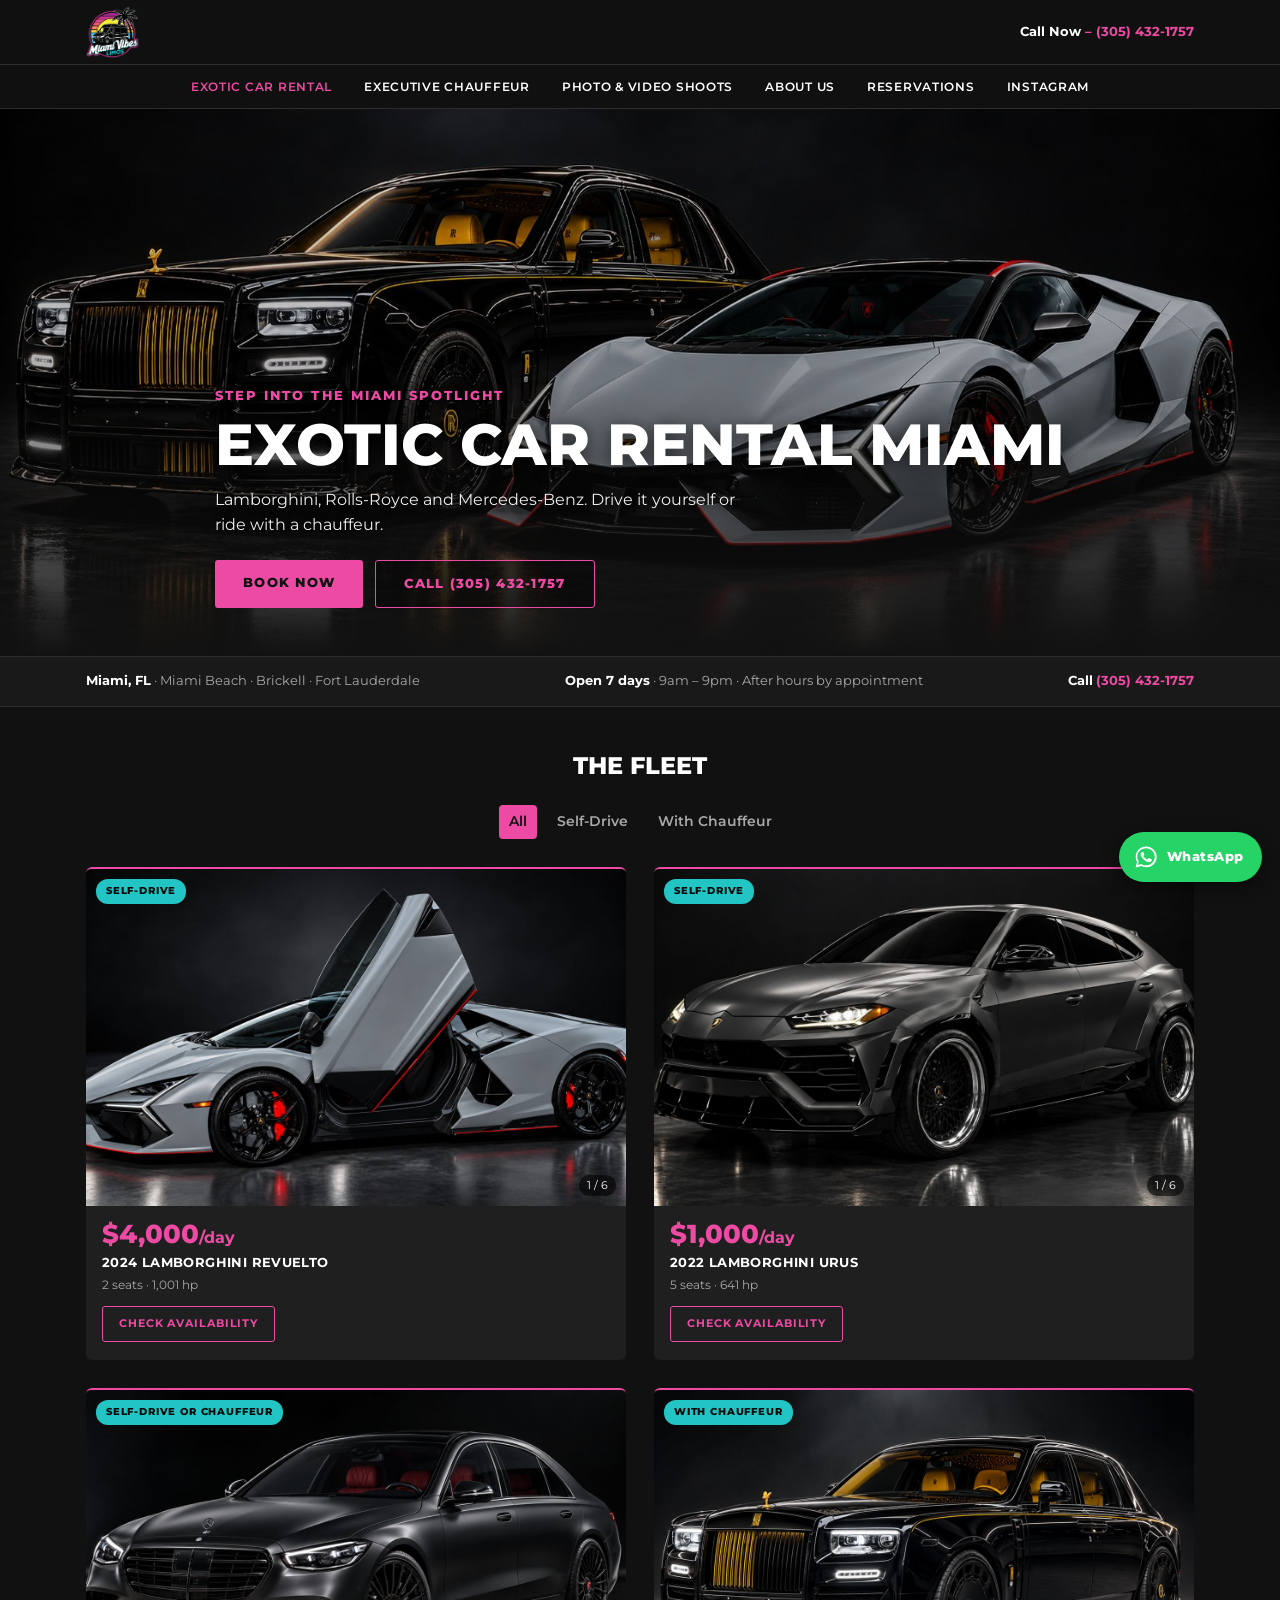
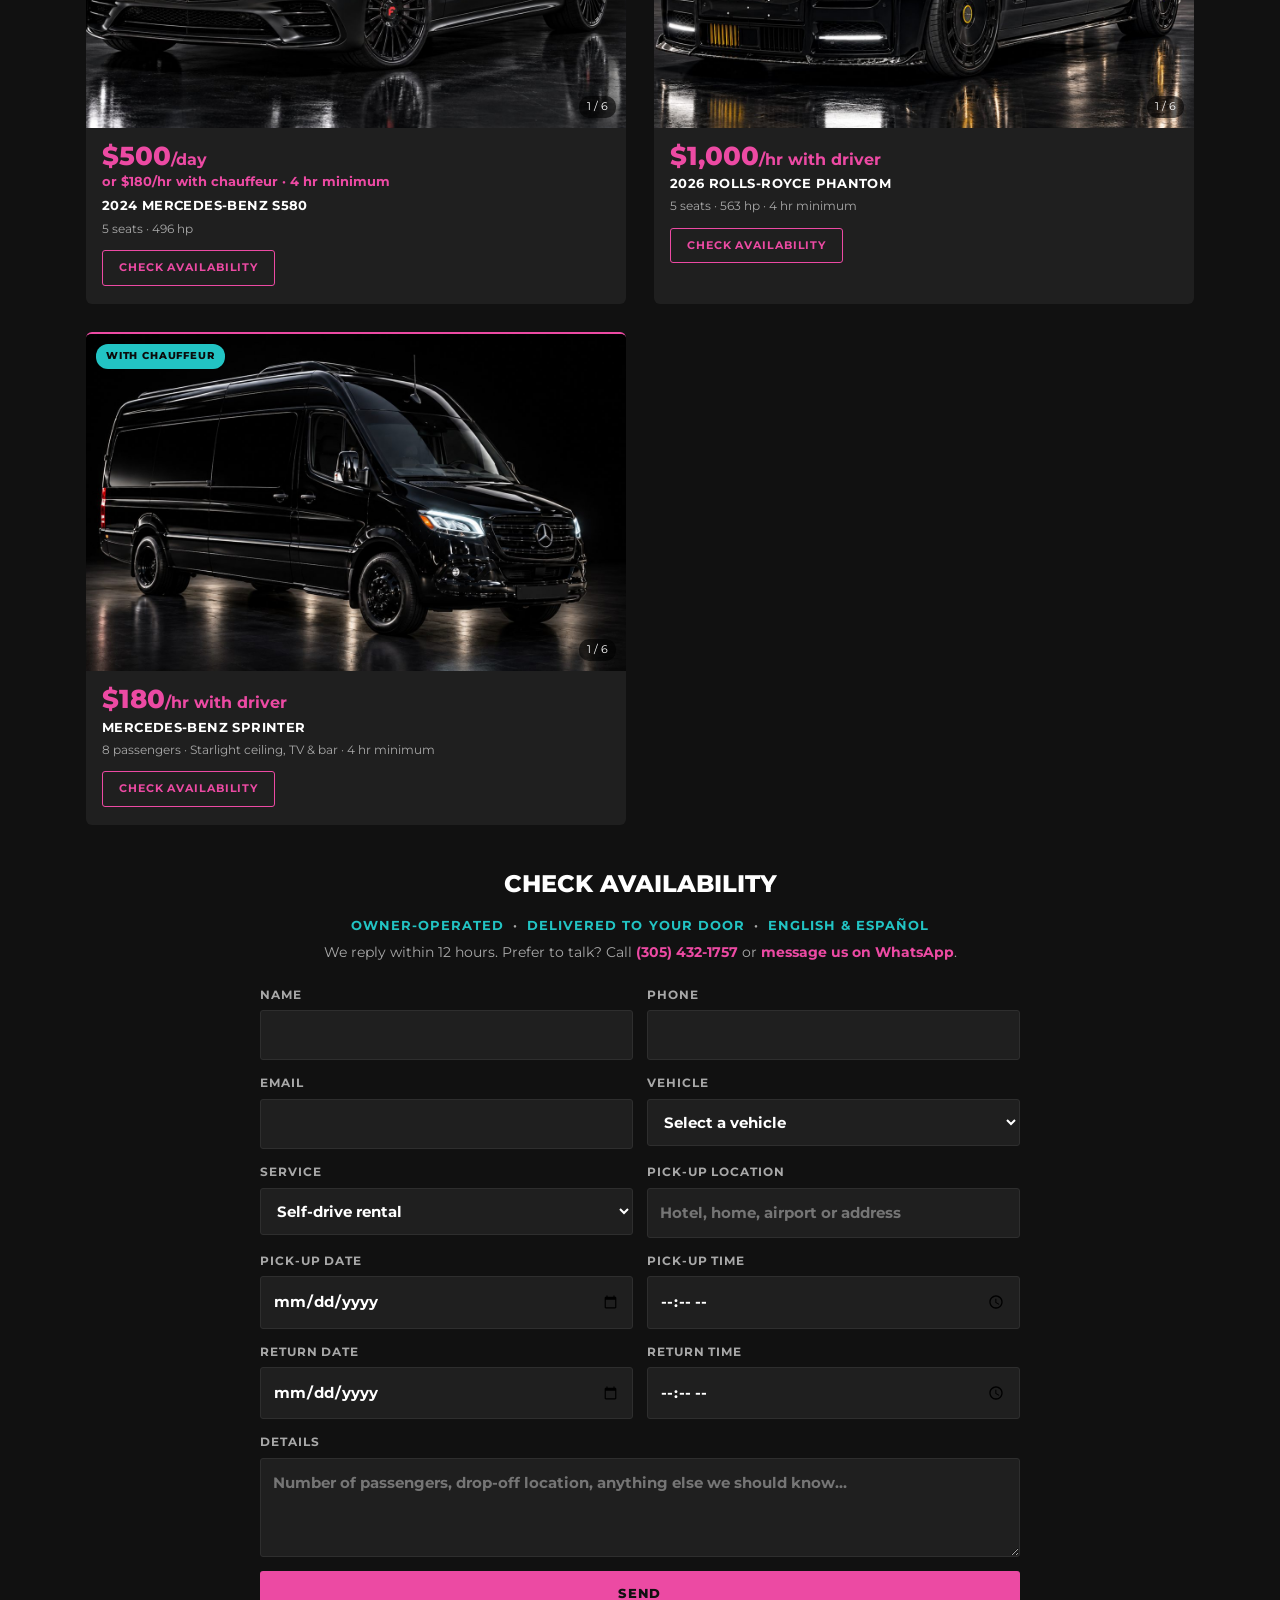
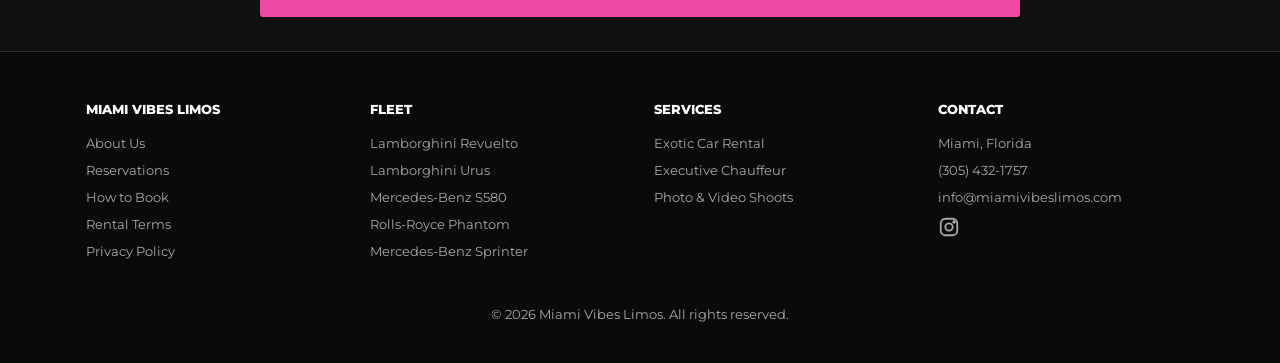
==== index.html @ 2791a687 "Miami Vibes Limos site: first version Static site (HTML/CSS/JS) for miamivibeslimos.com: home fleet " ====
<!DOCTYPE html>
<html lang="en">
<head>
<meta charset="UTF-8">
<meta name="viewport" content="width=device-width, initial-scale=1.0">
<title>Exotic Car Rental Miami | Miami Vibes Limos</title>
<meta name="description" content="Exotic car rentals in Miami: Lamborghini Revuelto, 2022 Lamborghini Urus, 2026 Rolls-Royce Phantom, 2024 Mercedes-Benz S580 and a luxury Mercedes-Benz Sprinter.">
<meta property="og:title" content="Exotic Car Rental Miami | Miami Vibes Limos">
<meta property="og:description" content="Exotic car rentals in Miami: Lamborghini Revuelto, 2022 Lamborghini Urus, 2026 Rolls-Royce Phantom, 2024 Mercedes-Benz S580 and a luxury Mercedes-Benz Sprinter.">
<meta property="og:type" content="website">
<meta property="og:image" content="https://miamivibeslimos.com/images/og-image.png">
<meta property="og:image:width" content="1200">
<meta property="og:image:height" content="630">
<meta name="twitter:card" content="summary_large_image">
<link rel="icon" type="image/png" sizes="32x32" href="images/favicon-32.png">
<link rel="icon" type="image/png" sizes="192x192" href="images/favicon-192.png">
<link rel="apple-touch-icon" href="images/apple-touch-icon.png">
<link rel="preconnect" href="https://fonts.googleapis.com">
<link rel="preconnect" href="https://fonts.gstatic.com" crossorigin>
<link href="https://fonts.googleapis.com/css2?family=Montserrat:wght@400;500;600;700;800&display=swap" rel="stylesheet">
<link rel="stylesheet" href="styles.css">
</head>
<body data-page="home">

<!-- build:header -->
<header class="site-header">
  <div class="container header-inner">
    <a href="index.html" class="logo" aria-label="Miami Vibes Limos home">
      <img src="images/logo-header.png" alt="Miami Vibes Limos">
    </a>
    <div class="header-right">
      <a class="call-now" href="tel:+13054321757">Call Now <span>– (305) 432-1757</span></a>
      <button class="menu-toggle" aria-label="Open menu" aria-expanded="false"><span></span><span></span><span></span></button>
    </div>
  </div>
  <nav class="site-nav" aria-label="Main">
    <a href="index.html" class="current" aria-current="page">Exotic Car Rental</a>
    <a href="chauffeur.html">Executive Chauffeur</a>
    <a href="shoots.html">Photo &amp; Video Shoots</a>
    <a href="about.html">About Us</a>
    <a href="index.html#quote">Reservations</a>
    <a href="https://instagram.com/miamivibes_limos" target="_blank" rel="noopener">Instagram</a>
  </nav>
</header>
<!-- /build:header -->

<main>

  <!-- ===== Hero ===== -->
  <section class="hero" style="--hero:url('images/hero.jpg')">
    <div class="hero-inner container">
      <p class="hero-tag">Step Into the Miami Spotlight</p>
      <h1>Exotic Car Rental Miami</h1>
      <p class="hero-sub">Lamborghini, Rolls-Royce and Mercedes-Benz. Drive it yourself or ride with a chauffeur.</p>
      <div class="hero-btns">
        <a href="#quote" class="btn">Book Now</a>
        <a href="tel:+13054321757" class="btn btn-outline">Call (305) 432-1757</a>
      </div>
    </div>
  </section>

  <!-- ===== Info strip ===== -->
  <!-- Hours and service area confirmed by the owner (2026-10-15). -->
  <section class="info-strip">
    <div class="container info-inner">
      <span><b>Miami, FL</b> · Miami Beach · Brickell · Fort Lauderdale</span>
      <span><b>Open 7 days</b> · 9am – 9pm · After hours by appointment</span>
      <span><b>Call</b> <a href="tel:+13054321757">(305) 432-1757</a></span>
    </div>
  </section>

  <!-- ===== Fleet ===== -->
  <section id="fleet" class="fleet container">
    <h2 class="section-title">The Fleet</h2>
    <div class="filters" aria-label="Filter fleet">
      <button class="chip active" data-filter="all">All</button>
      <button class="chip" data-filter="self-drive">Self-Drive</button>
      <button class="chip" data-filter="chauffeur">With Chauffeur</button>
    </div>
    <div class="car-grid" id="carGrid" data-view="all"><!-- build:fleet -->
      <article class="car" data-tags="self-drive" data-i="0" data-images='["images/Revuelto/revuelto-1.jpg","images/Revuelto/revuelto-2.jpg","images/Revuelto/revuelto-3.jpg","images/Revuelto/revuelto-4.jpg","images/Revuelto/revuelto-5.jpg","images/Revuelto/revuelto-6.jpg"]'>
        <div class="car-media">
          <img src="images/Revuelto/revuelto-1.jpg" alt="2024 Lamborghini Revuelto" loading="lazy">
          <button class="nav prev" aria-label="Previous photo">‹</button>
          <button class="nav next" aria-label="Next photo">›</button>
          <span class="count">1 / 6</span>
          <span class="badge">Self-Drive</span>
        </div>
        <div class="car-info">
          <p class="price">$4,000<span>/day</span></p>
          <h3>2024 Lamborghini Revuelto</h3>
          <p class="specs">2 seats · 1,001 hp</p>
          <a href="#quote" class="reserve" data-vehicle="2024 Lamborghini Revuelto">Check Availability</a>
        </div>
      </article>
      <article class="car" data-tags="self-drive" data-i="1" data-images='["images/Urus/urus-1.jpg","images/Urus/urus-2.jpg","images/Urus/urus-3.jpg","images/Urus/urus-4.jpg","images/Urus/urus-5.jpg","images/Urus/urus-6.jpg"]'>
        <div class="car-media">
          <img src="images/Urus/urus-1.jpg" alt="2022 Lamborghini Urus" loading="lazy">
          <button class="nav prev" aria-label="Previous photo">‹</button>
          <button class="nav next" aria-label="Next photo">›</button>
          <span class="count">1 / 6</span>
          <span class="badge">Self-Drive</span>
        </div>
        <div class="car-info">
          <p class="price">$1,000<span>/day</span></p>
          <h3>2022 Lamborghini Urus</h3>
          <p class="specs">5 seats · 641 hp</p>
          <a href="#quote" class="reserve" data-vehicle="2022 Lamborghini Urus">Check Availability</a>
        </div>
      </article>
      <article class="car" data-tags="self-drive chauffeur" data-i="2" data-images='["images/Mercedes%20S580/s580-1.jpg","images/Mercedes%20S580/s580-2.jpg","images/Mercedes%20S580/s580-3.jpg","images/Mercedes%20S580/s580-4.jpg","images/Mercedes%20S580/s580-5.jpg","images/Mercedes%20S580/s580-6.jpg"]'>
        <div class="car-media">
          <img src="images/Mercedes%20S580/s580-1.jpg" alt="2024 Mercedes-Benz S580" loading="lazy">
          <button class="nav prev" aria-label="Previous photo">‹</button>
          <button class="nav next" aria-label="Next photo">›</button>
          <span class="count">1 / 6</span>
          <span class="badge">Self-Drive or Chauffeur</span>
        </div>
        <div class="car-info">
          <p class="price pv-self">$500<span>/day</span></p>
          <p class="alt-price pv-alt">or $180/hr with chauffeur · 4 hr minimum</p>
          <p class="price pv-chauf">$180<span>/hr with driver</span></p>
          <h3>2024 Mercedes-Benz S580</h3>
          <p class="specs">5 seats · 496 hp<span class="pv-chauf"> · 4 hr minimum</span></p>
          <a href="#quote" class="reserve" data-vehicle="2024 Mercedes-Benz S580">Check Availability</a>
        </div>
      </article>
      <article class="car" data-tags="chauffeur" data-i="3" data-images='["images/Phantom/phantom-1.jpg","images/Phantom/phantom-2.jpg","images/Phantom/phantom-3.jpg","images/Phantom/phantom-4.jpg","images/Phantom/phantom-5.jpg","images/Phantom/phantom-6.jpg"]'>
        <div class="car-media">
          <img src="images/Phantom/phantom-1.jpg" alt="2026 Rolls-Royce Phantom" loading="lazy">
          <button class="nav prev" aria-label="Previous photo">‹</button>
          <button class="nav next" aria-label="Next photo">›</button>
          <span class="count">1 / 6</span>
          <span class="badge">With Chauffeur</span>
        </div>
        <div class="car-info">
          <p class="price">$1,000<span>/hr with driver</span></p>
          <h3>2026 Rolls-Royce Phantom</h3>
          <p class="specs">5 seats · 563 hp · 4 hr minimum</p>
          <a href="#quote" class="reserve" data-vehicle="2026 Rolls-Royce Phantom">Check Availability</a>
        </div>
      </article>
      <article class="car" data-tags="chauffeur" data-i="4" data-images='["images/Sprinter%20Van/sprinter-1.jpg","images/Sprinter%20Van/sprinter-2.jpg","images/Sprinter%20Van/sprinter-3.jpg","images/Sprinter%20Van/sprinter-4.jpg","images/Sprinter%20Van/sprinter-5.jpg","images/Sprinter%20Van/sprinter-6.jpg"]'>
        <div class="car-media">
          <img src="images/Sprinter%20Van/sprinter-1.jpg" alt="Mercedes-Benz Sprinter" loading="lazy">
          <button class="nav prev" aria-label="Previous photo">‹</button>
          <button class="nav next" aria-label="Next photo">›</button>
          <span class="count">1 / 6</span>
          <span class="badge">With Chauffeur</span>
        </div>
        <div class="car-info">
          <p class="price">$180<span>/hr with driver</span></p>
          <h3>Mercedes-Benz Sprinter</h3>
          <p class="specs">8 passengers · Starlight ceiling, TV &amp; bar · 4 hr minimum</p>
          <a href="#quote" class="reserve" data-vehicle="Mercedes-Benz Sprinter">Check Availability</a>
        </div>
      </article>
    <!-- /build:fleet --></div>
  </section>

  <!-- build:quote preset="Self-drive rental" -->
  <section id="quote" class="quote container">
    <h2 class="section-title">Check Availability</h2>
    <p class="trust">Owner-operated <i>·</i> Delivered to your door <i>·</i> English &amp; Español</p>
    <p class="form-note">We reply within 12 hours. Prefer to talk? Call <a href="tel:+13054321757">(305) 432-1757</a> or <a href="https://wa.me/13054321757" target="_blank" rel="noopener">message us on WhatsApp</a>.</p>
    <!-- Requests go to SITE.bookingEmail. The first submission triggers a formsubmit.co activation email there. -->
    <form id="quoteForm" class="quote-form" action="https://formsubmit.co/ajax/aperwez@ironworldfencing.com" method="POST" data-phone="(305) 432-1757" novalidate>
      <input type="hidden" name="_subject" value="New quote request — Miami Vibes Limos">
      <input type="hidden" name="page" value="home">
      <input type="text" name="_honey" class="hp" tabindex="-1" autocomplete="off">
      <label>Name<input type="text" name="name" autocomplete="name" required></label>
      <label>Phone<input type="tel" name="phone" autocomplete="tel" required></label>
      <label>Email<input type="email" name="email" autocomplete="email" required></label>
      <label>Vehicle<select name="vehicle" id="vehicleSelect" required>
        <option value="">Select a vehicle</option>
        <option>Not sure yet</option>
        <option>2024 Lamborghini Revuelto</option>
        <option>2022 Lamborghini Urus</option>
        <option>2024 Mercedes-Benz S580</option>
        <option>2026 Rolls-Royce Phantom</option>
        <option>Mercedes-Benz Sprinter</option>
      </select></label>
      <label>Service<select name="service" id="serviceSelect">
        <option selected>Self-drive rental</option>
        <option>Executive Chauffeur</option>
        <option>Photo / video shoot</option>
        <option>Wedding / event</option>
      </select></label>
      <label>Pick-up location<input type="text" name="pickup_location" placeholder="Hotel, home, airport or address"></label>
      <label>Pick-up date<input type="date" name="pickup_date"></label>
      <label>Pick-up time<input type="time" name="pickup_time"></label>
      <label>Return date<input type="date" name="return_date"></label>
      <label>Return time<input type="time" name="return_time"></label>
      <label class="full">Details<textarea name="message" rows="3" placeholder="Number of passengers, drop-off location, anything else we should know…"></textarea></label>
      <button type="submit" class="btn full">Send</button>
      <p class="form-status full" id="formStatus" role="status"></p>
    </form>
  </section>
  <!-- /build:quote -->

</main>

<!-- build:footer -->
<footer class="site-footer">
  <div class="container footer-grid">
    <div>
      <h4>Miami Vibes Limos</h4>
      <a href="about.html">About Us</a>
      <a href="index.html#quote">Reservations</a>
      <a href="about.html#how-to-book">How to Book</a>
      <a href="terms.html">Rental Terms</a>
      <a href="privacy.html">Privacy Policy</a>
    </div>
    <div>
      <h4>Fleet</h4>
      <a href="index.html#self-drive">Lamborghini Revuelto</a>
      <a href="index.html#self-drive">Lamborghini Urus</a>
      <a href="index.html#self-drive">Mercedes-Benz S580</a>
      <a href="index.html#chauffeur">Rolls-Royce Phantom</a>
      <a href="index.html#chauffeur">Mercedes-Benz Sprinter</a>
    </div>
    <div>
      <h4>Services</h4>
      <a href="index.html">Exotic Car Rental</a>
      <a href="chauffeur.html">Executive Chauffeur</a>
      <a href="shoots.html">Photo &amp; Video Shoots</a>
    </div>
    <div>
      <h4>Contact</h4>
      <p>Miami, Florida</p>
      <a href="tel:+13054321757">(305) 432-1757</a>
      <a href="mailto:info@miamivibeslimos.com">info@miamivibeslimos.com</a>
      <div class="social">
        <a href="https://instagram.com/miamivibes_limos" target="_blank" rel="noopener" aria-label="Instagram">
          <svg viewBox="0 0 24 24" width="22" height="22" fill="none" stroke="currentColor" stroke-width="2"><rect x="3" y="3" width="18" height="18" rx="5"/><circle cx="12" cy="12" r="4"/><circle cx="17.5" cy="6.5" r="1" fill="currentColor"/></svg>
        </a>
      </div>
    </div>
  </div>
  <p class="copyright">© 2026 Miami Vibes Limos. All rights reserved.</p>
</footer>
<a class="sticky-call" href="tel:+13054321757">Call to Book — (305) 432-1757</a>
<a class="wa-float" href="https://wa.me/13054321757?text=Hi%20Miami%20Vibes%20Limos%2C%20I%20would%20like%20to%20check%20availability." target="_blank" rel="noopener" aria-label="Message us on WhatsApp">
  <svg viewBox="0 0 32 32" width="26" height="26" fill="currentColor" aria-hidden="true"><path d="M16 3C9 3 3.3 8.6 3.3 15.6c0 2.2.6 4.4 1.7 6.3L3.2 29l7.3-1.9c1.8 1 3.9 1.5 6 1.5 7 0 12.7-5.7 12.7-12.7C29.2 8.6 23 3 16 3zm0 23.3c-1.9 0-3.8-.5-5.4-1.5l-.4-.2-4.3 1.1 1.2-4.2-.3-.4c-1.1-1.7-1.6-3.6-1.6-5.6C5.2 9.8 10 5.1 16 5.1s10.8 4.8 10.8 10.6S21.9 26.3 16 26.3zm5.9-7.9c-.3-.2-1.9-1-2.2-1.1-.3-.1-.5-.2-.7.2-.2.3-.8 1.1-1 1.3-.2.2-.4.2-.7.1-.3-.2-1.4-.5-2.6-1.6-1-.9-1.6-1.9-1.8-2.2-.2-.3 0-.5.1-.7l.5-.6c.2-.2.2-.3.3-.6.1-.2 0-.4 0-.6l-1-2.4c-.3-.6-.5-.5-.7-.5h-.6c-.2 0-.6.1-.9.4-.3.3-1.2 1.1-1.2 2.8s1.2 3.3 1.4 3.5c.2.2 2.4 3.7 5.9 5.1 2.9 1.1 3.5.9 4.1.8.6-.1 1.9-.8 2.2-1.6.3-.8.3-1.4.2-1.6-.1-.1-.3-.2-.6-.4z"/></svg>
  <span>WhatsApp</span>
</a>
<!-- /build:footer -->

<script src="script.js"></script>
</body>
</html>
---- styles.css ----
/* =====================================================================
   Miami Vibes Limos — styles (colors from the Miami Vibes logo)
   ===================================================================== */

*, *::before, *::after { margin: 0; padding: 0; box-sizing: border-box; }
html { scroll-behavior: smooth; scroll-padding-top: 90px; }
:root {
  --bg: #111111;
  --bg-2: #191919;
  --bg-card: #1f1f1f;
  --line: #2e2e2e;
  --accent: #ec4aa3;      /* hot pink from the logo */
  --accent-2: #22c4c4;    /* teal from the logo */
  --sun: #ffe040;         /* logo yellow: used only for fill-in placeholders */
  --white: #ffffff;
  --muted: #a8a8a8;
}
body {
  font-family: 'Montserrat', sans-serif;
  background: var(--bg);
  color: var(--white);
  line-height: 1.6;
  overflow-x: hidden;
  -webkit-font-smoothing: antialiased;
}
a { color: inherit; text-decoration: none; }
img { max-width: 100%; display: block; }
button { font: inherit; cursor: pointer; }
.container { max-width: 1140px; margin: 0 auto; padding: 0 16px; }
.accent { color: var(--accent); }
[hidden] { display: none !important; }

/* ----- Header ----- */
.site-header {
  position: sticky; top: 0; z-index: 50;
  background: rgba(17,17,17,.96);
  backdrop-filter: blur(6px);
  border-bottom: 1px solid var(--line);
}
.header-inner { display: flex; align-items: center; justify-content: space-between; height: 76px; }
.logo img { height: 52px; width: auto; }
.header-right { display: flex; flex-direction: column; align-items: flex-end; gap: 6px; }
.call-now { font-size: .8rem; font-weight: 700; }
.call-now span { color: var(--accent); }
.menu-toggle { background: none; border: 0; display: flex; flex-direction: column; gap: 4px; padding: 4px; }
.menu-toggle span { width: 22px; height: 2px; background: var(--white); }

.site-nav {
  display: none; flex-direction: column;
  background: var(--bg-2); border-top: 1px solid var(--line);
}
.site-nav.open { display: flex; }
.site-nav a {
  padding: 14px 16px; font-size: .85rem; font-weight: 600;
  text-transform: uppercase; letter-spacing: .06em;
  border-bottom: 1px solid var(--line);
}
.site-nav a:hover, .site-nav a.current { color: var(--accent); }

@media (min-width: 1100px) {
  .menu-toggle { display: none; }
  .header-inner { height: 64px; }
  .site-nav {
    display: flex; flex-direction: row; justify-content: center; gap: 4px;
    border-top: 1px solid var(--line); background: transparent;
  }
  .site-nav a { border: 0; padding: 12px 14px; font-size: .75rem; white-space: nowrap; }
}

/* ----- Page title ----- */
.page-title {
  text-align: center; padding: 40px 16px 28px;
  border-bottom: 1px solid var(--accent);
  max-width: 1140px; margin: 0 auto;
}
.page-title h1 { font-size: clamp(1.1rem, 3vw, 1.6rem); font-weight: 800; text-transform: uppercase; letter-spacing: .04em; }

/* ----- Location ----- */
.location { padding-top: 32px; padding-bottom: 16px; }
.location-name { font-size: 1rem; font-weight: 700; text-transform: uppercase; margin-bottom: 18px; }
.location-grid { display: grid; gap: 8px 48px; }
.location h3 { font-size: .85rem; font-weight: 700; margin-top: 12px; }
.location p { font-size: .85rem; color: #ddd; }
.location p a:hover { color: var(--accent); }
.location p.accent { color: var(--accent); font-weight: 600; }
@media (min-width: 720px) { .location-grid { grid-template-columns: 1fr 1fr; } }

/* ----- Section title ----- */
.section-title {
  text-align: center; font-size: clamp(1.1rem, 3vw, 1.5rem); font-weight: 800;
  text-transform: uppercase; margin: 40px 0 20px;
}

/* ----- Filters ----- */
.filters { display: flex; flex-wrap: wrap; justify-content: center; gap: 6px 10px; margin-bottom: 28px; }
.chip {
  background: none; border: 0; color: var(--muted);
  font-size: .85rem; font-weight: 600; padding: 6px 10px; border-radius: 4px;
  transition: color .2s, background .2s;
}
.chip:hover { color: var(--white); }
.chip.active { color: var(--bg); background: var(--accent); }

/* ----- Car grid ----- */
.car-grid { display: grid; gap: 28px; }
@media (min-width: 640px) { .car-grid { grid-template-columns: 1fr 1fr; } }

.car { background: var(--bg-card); border-radius: 6px; overflow: hidden; }
.car-media { position: relative; aspect-ratio: 16 / 10; background: #0b0b0b; }
.car-media img { width: 100%; height: 100%; object-fit: cover; transition: transform .5s; }
.car:hover .car-media img { transform: scale(1.03); }
.placeholder {
  height: 100%; display: grid; place-items: center;
  background: repeating-linear-gradient(135deg, #161616 0 14px, #1b1b1b 14px 28px);
  border-bottom: 1px solid var(--line);
}
.placeholder span { color: var(--muted); font-size: .8rem; font-weight: 600; text-transform: uppercase; letter-spacing: .12em; }
.nav {
  position: absolute; top: 50%; transform: translateY(-50%);
  width: 36px; height: 36px; border-radius: 50%; border: 0;
  background: rgba(0,0,0,.55); color: var(--white); font-size: 1.4rem; line-height: 1;
  opacity: 0; transition: opacity .2s;
}
.nav.prev { left: 10px; } .nav.next { right: 10px; }
.car:hover .nav, .nav:focus-visible { opacity: 1; }
@media (hover: none) { .nav { opacity: 1; } }
.count {
  position: absolute; right: 10px; bottom: 10px;
  font-size: .7rem; background: rgba(0,0,0,.6); padding: 2px 8px; border-radius: 10px;
}
.car-info { padding: 14px 16px 18px; }
.price { color: var(--accent); font-size: 1.6rem; font-weight: 800; line-height: 1.1; }
.price span { font-size: 1rem; font-weight: 700; }
.car h3 { font-size: .8rem; font-weight: 700; text-transform: uppercase; letter-spacing: .03em; margin-top: 4px; }
.alt-price { font-size: .8rem; font-weight: 700; color: var(--accent); margin-top: 2px; }
/* Cars offered both ways: the day rate in Self-Drive, the hourly rate in With Chauffeur, both in All */
.car-grid .pv-chauf { display: none; }
.car-grid[data-view="chauffeur"] .pv-chauf { display: inline; }
.car-grid[data-view="chauffeur"] p.pv-chauf { display: block; }
.car-grid[data-view="chauffeur"] .pv-self,
.car-grid[data-view="chauffeur"] .pv-alt,
.car-grid[data-view="self-drive"] .pv-alt { display: none; }
.specs { font-size: .75rem; color: var(--muted); margin-top: 2px; }
.badge {
  position: absolute; left: 10px; top: 10px;
  font-size: .65rem; font-weight: 800; text-transform: uppercase; letter-spacing: .08em;
  background: var(--accent-2); color: #0b0b0b; padding: 4px 10px; border-radius: 12px;
}
.reserve {
  display: inline-block; margin-top: 12px;
  font-size: .7rem; font-weight: 700; text-transform: uppercase; letter-spacing: .08em;
  border: 1px solid var(--accent); color: var(--accent); padding: 8px 16px; border-radius: 3px;
  transition: background .2s, color .2s;
}
.reserve:hover { background: var(--accent); color: var(--bg); }

/* ----- Home hero + info strip ----- */
.hero {
  /* Banner shows the middle 76% of the 16:9 hero photo (42.75vw = 56.25vw x 0.76): it trims the
     empty black above the roofs (~10%) and some floor (~14%) while keeping both cars whole.
     Capped at 92% of the screen height; never shorter than 520px so the text fits on phones. */
  position: relative; min-height: max(520px, min(42.75vw, 92vh)); display: flex; align-items: flex-end;
  background: linear-gradient(180deg, rgba(0,0,0,.1) 0%, rgba(0,0,0,.3) 50%, rgba(17,17,17,1) 100%), var(--hero) center 42% / cover no-repeat;
}
.hero-inner { padding-top: 120px; padding-bottom: 48px; }
.hero-tag { color: var(--accent); font-weight: 800; text-transform: uppercase; letter-spacing: .16em; font-size: .8rem; text-shadow: 0 1px 8px rgba(0,0,0,.6); }
.hero h1 { font-size: clamp(2rem, 6vw, 3.6rem); font-weight: 800; text-transform: uppercase; line-height: 1.05; margin: 8px 0 12px; text-shadow: 0 2px 18px rgba(0,0,0,.6); }
.hero-sub { max-width: 520px; color: #eee; font-size: 1rem; text-shadow: 0 1px 8px rgba(0,0,0,.7); }
.hero-btns { display: flex; flex-wrap: wrap; gap: 12px; margin-top: 22px; }
.hero .btn-outline { background: rgba(0,0,0,.35); }
.info-strip { border-top: 1px solid var(--line); border-bottom: 1px solid var(--line); background: var(--bg-2); }
.info-inner { display: flex; flex-wrap: wrap; justify-content: space-between; gap: 6px 24px; padding-top: 14px; padding-bottom: 14px; font-size: .8rem; color: var(--muted); }
.info-inner b { color: var(--white); font-weight: 700; }
.info-inner a { color: var(--accent); font-weight: 700; }
@media (max-width: 720px) { .info-inner { flex-direction: column; } }

/* ----- Quote intro lines ----- */
.trust { text-align: center; font-size: .8rem; font-weight: 700; text-transform: uppercase; letter-spacing: .08em; color: var(--accent-2); margin: -8px 0 6px; }
.trust i { font-style: normal; color: var(--muted); padding: 0 4px; }
.form-note { text-align: center; font-size: .85rem; color: var(--muted); margin-bottom: 22px; }
.form-note a { color: var(--accent); font-weight: 700; }

/* ----- Chauffeur: what's included ----- */
.included { display: grid; gap: 16px; }
@media (min-width: 760px) { .included { grid-template-columns: repeat(3, 1fr); } }
.checklist { background: var(--bg-card); border-top: 2px solid var(--accent); border-radius: 6px; padding: 18px 22px; }
.checklist h3 { font-size: .85rem; font-weight: 800; text-transform: uppercase; margin-bottom: 8px; }
.checklist ul { list-style: none; }
.checklist li { font-size: .88rem; color: #ddd; padding: 6px 0 6px 22px; position: relative; }
.checklist li::before { content: '✓'; position: absolute; left: 0; color: var(--accent-2); font-weight: 800; }
.minimums { background: var(--bg-card); border-top: 2px solid var(--accent); border-radius: 6px; padding: 18px 22px; }
.minimums h3 { font-size: .85rem; font-weight: 800; text-transform: uppercase; margin-bottom: 8px; }
.minimums p { font-size: .85rem; color: var(--muted); padding: 4px 0; }
.minimums b { color: var(--white); font-weight: 600; }

/* ----- Page intro (chauffeur page) ----- */
.intro { padding-top: 28px; text-align: center; max-width: 820px; }
.intro-tag { color: var(--accent); font-weight: 700; text-transform: uppercase; letter-spacing: .14em; font-size: .8rem; }
.intro-text { color: #ccc; font-size: .95rem; margin-top: 12px; }

.btn {
  display: inline-block; background: var(--accent); color: #111; border: 0;
  font-weight: 800; font-size: .8rem; text-transform: uppercase; letter-spacing: .1em;
  padding: 13px 28px; border-radius: 3px; transition: filter .2s;
}
.btn:hover { filter: brightness(1.1); }

/* ----- Photo & Video Shoots ----- */
.shoots { padding-top: 16px; }
.shoots-tag { text-align: center; color: var(--accent); font-weight: 700; text-transform: uppercase; letter-spacing: .14em; font-size: .8rem; margin-top: -10px; }
.shoots-intro { text-align: center; color: #ccc; max-width: 720px; margin: 14px auto 28px; font-size: .95rem; }
.shoot-strip { display: grid; grid-template-columns: repeat(2, 1fr); gap: 8px; margin-top: 28px; }
@media (min-width: 720px) { .shoot-strip { grid-template-columns: repeat(4, 1fr); } }
.shoot-strip img { width: 100%; aspect-ratio: 1 / 1; object-fit: cover; border-radius: 4px; }
.packages { display: grid; gap: 16px; }
.pkg-note { text-align: center; font-size: .82rem; color: var(--muted); margin-top: 14px; }
@media (min-width: 760px) { .packages { grid-template-columns: repeat(3, 1fr); } }
.package { background: var(--bg-card); border: 1px solid var(--line); border-radius: 6px; padding: 22px 20px; }
.package h3 { font-size: .95rem; font-weight: 800; text-transform: uppercase; letter-spacing: .04em; }
.pkg-price { color: var(--accent); font-weight: 700; font-size: .9rem; margin: 4px 0 12px; }
.package ul { list-style: none; }
.package li { font-size: .85rem; color: #ccc; padding: 6px 0 6px 18px; position: relative; border-top: 1px solid var(--line); }
.package li::before { content: ''; position: absolute; left: 2px; top: 14px; width: 6px; height: 6px; background: var(--accent); border-radius: 50%; }
.uses { display: flex; flex-wrap: wrap; justify-content: center; gap: 8px; margin-top: 24px; }
.uses span { font-size: .75rem; font-weight: 600; color: var(--muted); border: 1px solid var(--line); border-radius: 20px; padding: 6px 14px; }
.shoots-cta { text-align: center; margin-top: 26px; }

/* ----- About ----- */
.about { padding-top: 24px; }
.about-tag { text-align: center; color: var(--accent); font-weight: 700; text-transform: uppercase; letter-spacing: .14em; font-size: .8rem; margin: -10px 0 26px; }
.about-grid { display: grid; gap: 24px; align-items: center; }
@media (min-width: 760px) { .about-grid { grid-template-columns: 5fr 7fr; gap: 40px; } }
.about-photo { aspect-ratio: 4 / 3; width: 100%; max-width: 480px; margin: 0 auto; border-radius: 6px; border: 1px solid var(--line); }
.about-text p { color: #ccc; font-size: .95rem; margin-bottom: 14px; }
.why { display: grid; grid-template-columns: 1fr 1fr; gap: 14px; margin-top: 32px; }
@media (min-width: 860px) { .why { grid-template-columns: repeat(4, 1fr); } }
.why-item { background: var(--bg-card); border-top: 2px solid var(--accent); border-radius: 4px; padding: 18px 16px; }
.why-item h3, .step h3, .requirements h3 { font-size: .85rem; font-weight: 800; text-transform: uppercase; letter-spacing: .03em; margin-bottom: 6px; }
.why-item p, .step p { font-size: .82rem; color: var(--muted); }
.steps { display: grid; gap: 14px; }
@media (min-width: 760px) { .steps { grid-template-columns: repeat(3, 1fr); } }
.step { background: var(--bg-card); border: 1px solid var(--line); border-radius: 6px; padding: 22px 20px; }
.step a { color: var(--accent); }
.step-num { display: inline-grid; place-items: center; width: 34px; height: 34px; border-radius: 50%; background: var(--accent); color: #111; font-weight: 800; margin-bottom: 12px; }
.requirements { margin: 16px auto 0; max-width: 560px; border: 1px dashed var(--line); border-radius: 6px; padding: 18px 22px; }
.requirements ul { list-style: none; }
.requirements li { font-size: .85rem; color: #ccc; padding: 4px 0 4px 18px; position: relative; }
.requirements li::before { content: '✓'; position: absolute; left: 0; color: var(--accent); font-weight: 800; }
.reviews { display: grid; gap: 14px; }
@media (min-width: 760px) { .reviews { grid-template-columns: repeat(3, 1fr); } }
.review { background: var(--bg-card); border-radius: 6px; padding: 22px 20px; }
.review-car { color: var(--accent-2); font-size: .7rem; font-weight: 800; text-transform: uppercase; letter-spacing: .1em; margin-bottom: 10px; }
.review blockquote { font-size: .92rem; color: #ddd; font-style: italic; margin-bottom: 12px; }
.review figcaption { font-size: .78rem; color: var(--muted); font-weight: 600; }
.btn-outline { background: none; color: var(--accent); border: 1px solid var(--accent); }
.btn-outline:hover { background: var(--accent); color: #111; filter: none; }

/* Fill-in placeholders: highlighted so they can't ship unnoticed. Delete the class once real text is in. */
.todo { background: rgba(255,224,64,.12); outline: 1px dashed var(--sun); color: var(--sun); padding: 0 4px; border-radius: 2px; font-style: normal; }

/* ----- Quote form ----- */
.quote-form { display: grid; gap: 14px; max-width: 760px; margin: 0 auto; }
@media (min-width: 640px) { .quote-form { grid-template-columns: 1fr 1fr; } .quote-form .full { grid-column: 1 / -1; } }
.quote-form label { display: flex; flex-direction: column; gap: 6px; font-size: .72rem; font-weight: 700; text-transform: uppercase; letter-spacing: .08em; color: var(--muted); }
.quote-form input, .quote-form select, .quote-form textarea {
  font: inherit; font-size: .95rem; text-transform: none; letter-spacing: 0; color: var(--white);
  background: var(--bg-card); border: 1px solid var(--line); border-radius: 3px; padding: 12px;
}
.quote-form input:focus, .quote-form select:focus, .quote-form textarea:focus { outline: none; border-color: var(--accent); }
.quote-form .hp { position: absolute; left: -9999px; }
.form-status { text-align: center; font-size: .9rem; color: var(--accent); min-height: 1.4em; }


/* ----- Footer ----- */
.site-footer { background: #0a0a0a; border-top: 1px solid var(--line); padding: 48px 0 90px; }
.footer-grid { display: grid; grid-template-columns: 1fr 1fr; gap: 28px; }
@media (min-width: 860px) { .footer-grid { grid-template-columns: repeat(4, 1fr); } .site-footer { padding-bottom: 32px; } }
.site-footer h4 { font-size: .8rem; font-weight: 800; text-transform: uppercase; margin-bottom: 12px; }
.site-footer a, .site-footer p { display: block; font-size: .82rem; color: var(--muted); margin-bottom: 6px; word-break: break-word; }
.site-footer a:hover { color: var(--accent); }
.social { display: flex; gap: 12px; margin-top: 8px; }
.copyright { text-align: center; font-size: .75rem; color: #666; margin-top: 36px; }

/* ----- Sticky call bar (mobile) ----- */
/* ----- WhatsApp floating button (bottom-right; sits above the pink call bar on phones) ----- */
.wa-float {
  position: fixed; right: 18px; bottom: 18px; z-index: 61;
  display: flex; align-items: center; gap: 8px;
  background: #25d366; color: #fff; border-radius: 30px; padding: 12px 18px 12px 14px;
  font-weight: 800; font-size: .8rem; letter-spacing: .04em; box-shadow: 0 6px 20px rgba(0,0,0,.45);
  transition: transform .2s;
}
.wa-float:hover { transform: translateY(-2px); }
@media (max-width: 859px) { .wa-float { bottom: 66px; right: 14px; padding: 12px; } .wa-float span { display: none; } }

.sticky-call {
  position: fixed; left: 0; right: 0; bottom: 0; z-index: 60;
  background: var(--accent); color: #111; text-align: center;
  font-weight: 800; font-size: .85rem; text-transform: uppercase; letter-spacing: .06em; padding: 14px;
}
@media (min-width: 860px) { /* ----- WhatsApp floating button (bottom-right; sits above the pink call bar on phones) ----- */
.wa-float {
  position: fixed; right: 18px; bottom: 18px; z-index: 61;
  display: flex; align-items: center; gap: 8px;
  background: #25d366; color: #fff; border-radius: 30px; padding: 12px 18px 12px 14px;
  font-weight: 800; font-size: .8rem; letter-spacing: .04em; box-shadow: 0 6px 20px rgba(0,0,0,.45);
  transition: transform .2s;
}
.wa-float:hover { transform: translateY(-2px); }
@media (max-width: 859px) { .wa-float { bottom: 66px; right: 14px; padding: 12px; } .wa-float span { display: none; } }

.sticky-call { display: none; } }

/* ----- Pink top line on every box, site-wide -----
   Kept last so it wins over each box's own border. New box types: add them to this list. */
.car, .package, .step, .requirements, .review, .about-photo,
.why-item, .checklist, .minimums { border-top: 2px solid var(--accent); }

/* ----- Legal pages (terms.html, privacy.html) ----- */
.legal { max-width: 820px; padding-top: 32px; padding-bottom: 56px; }
.legal-updated { font-size: .8rem; color: var(--muted); margin-bottom: 18px; }
.legal h2 { font-size: 1rem; font-weight: 800; text-transform: uppercase; color: var(--accent); margin: 30px 0 10px; }
.legal p, .legal li { font-size: .92rem; color: #ccc; }
.legal ul { padding-left: 1.2rem; display: grid; gap: 6px; }
.legal a { color: var(--accent); font-weight: 600; }
.legal b { color: var(--white); }

/* ----- 404 page ----- */
.notfound { text-align: center; padding-top: 48px; padding-bottom: 80px; max-width: 640px; }
.notfound .intro-text { margin-bottom: 26px; }
.notfound-btns { justify-content: center; }
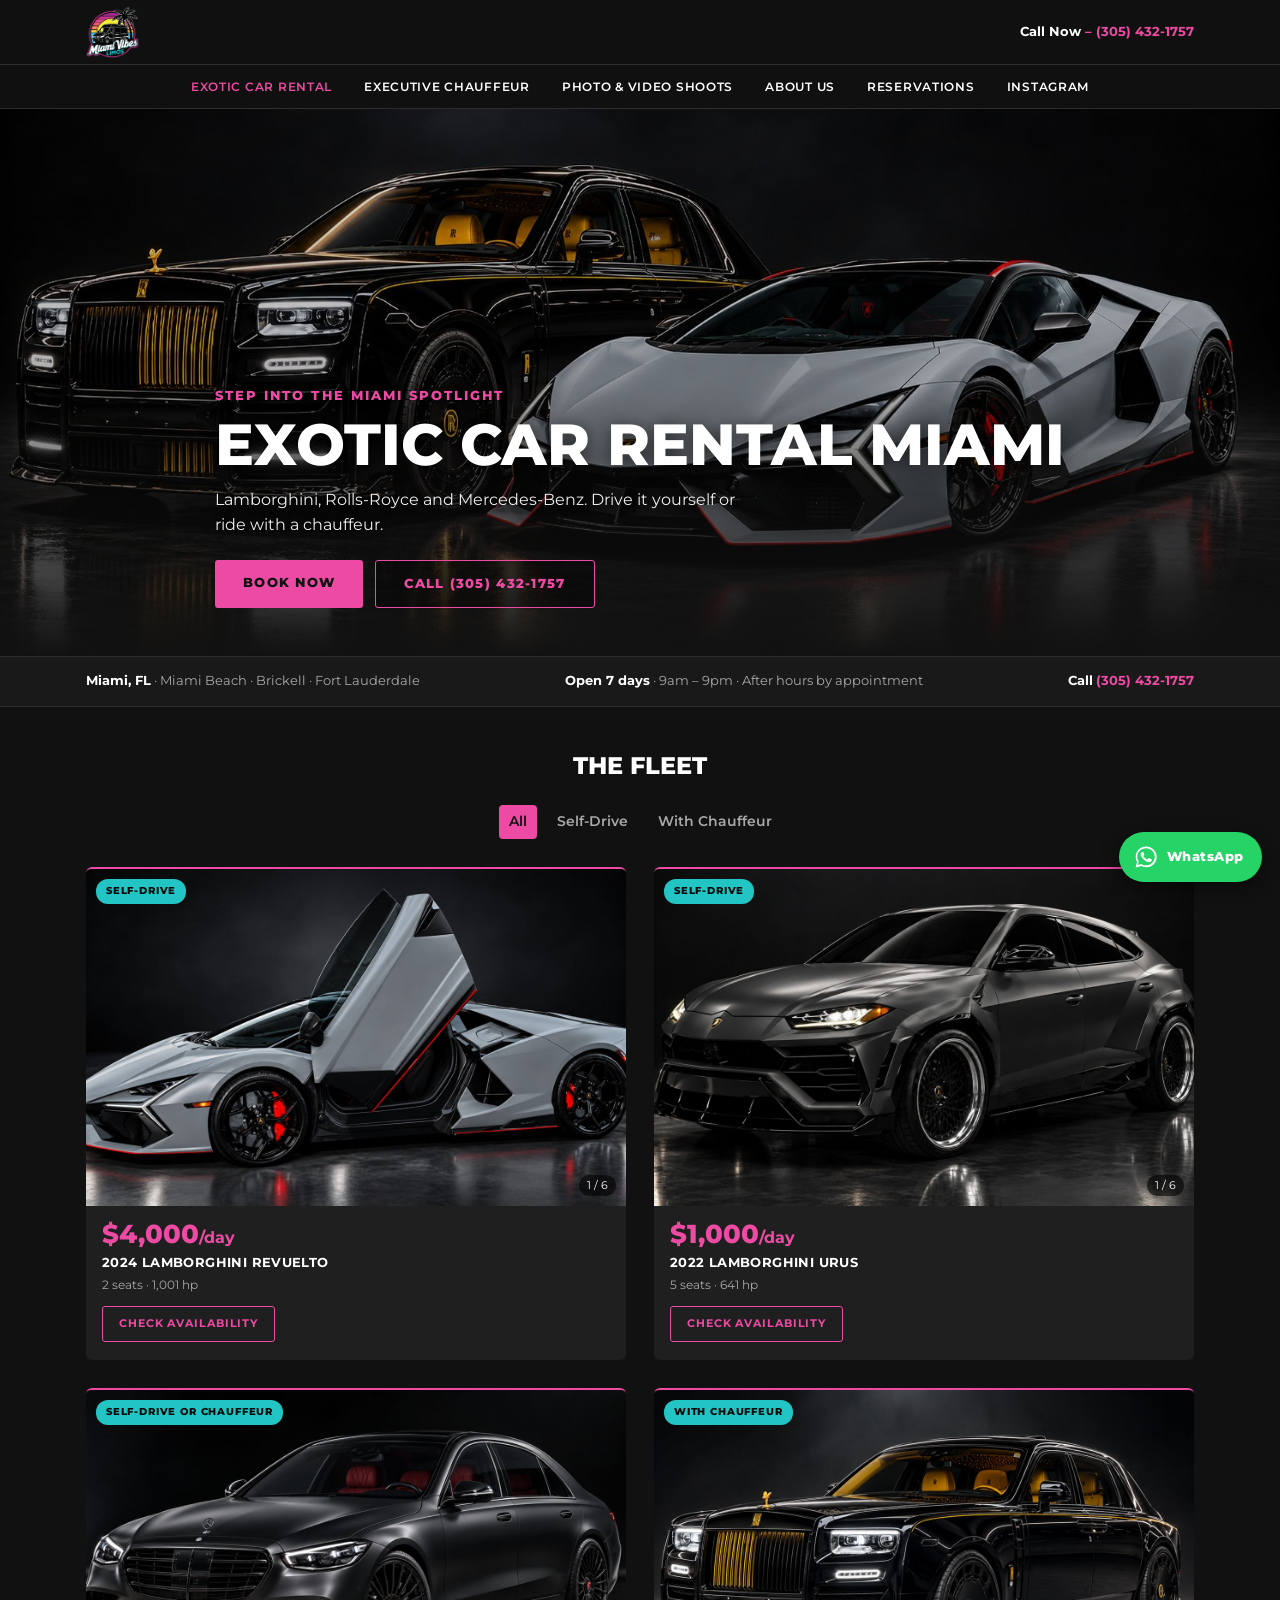
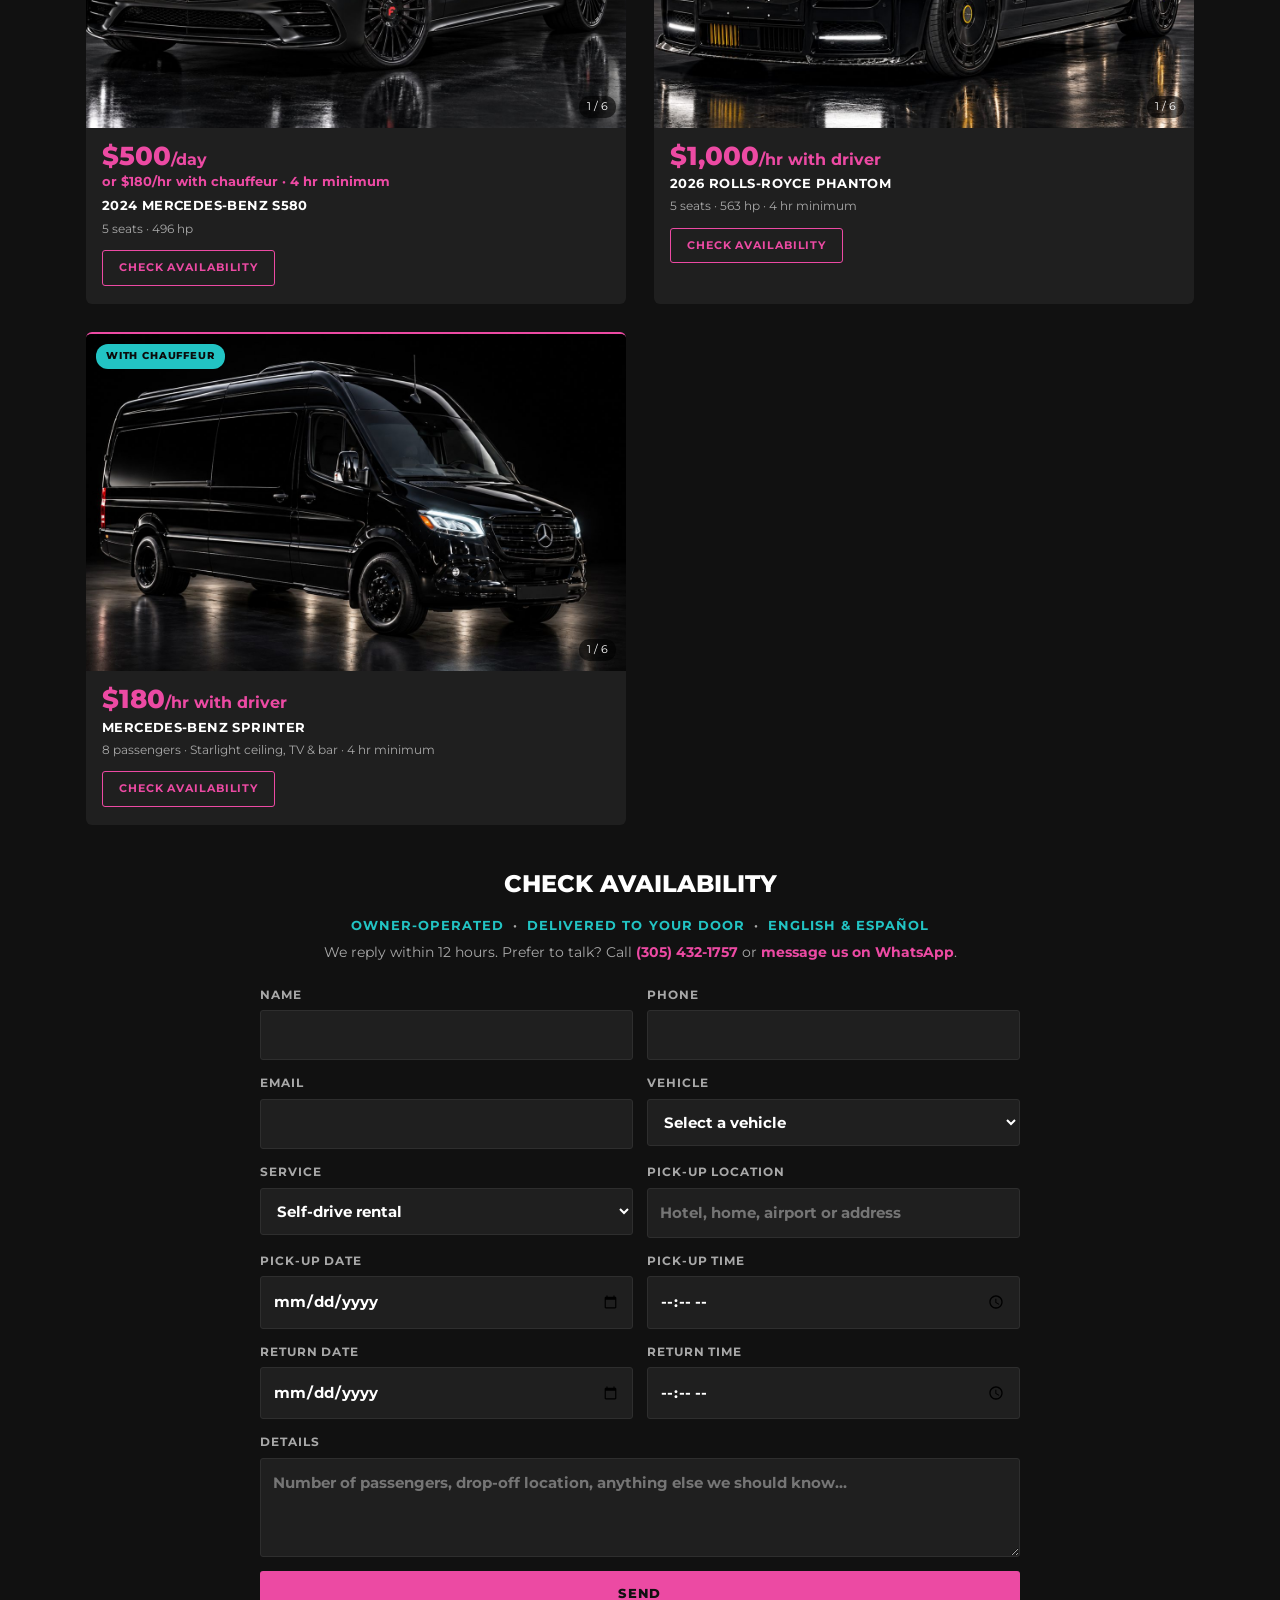
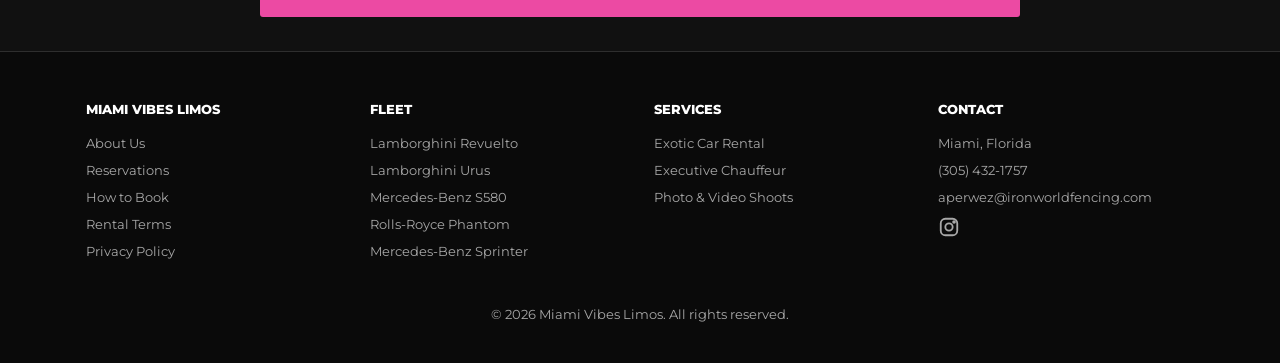
==== commit 4851362f: "Show aperwez@ironworldfencing.com as the public contact email for now Co-Authored-By: Claude Opus 5." ====
--- a/index.html
+++ b/index.html
@@ -8,7 +8,7 @@
 <meta property="og:title" content="Exotic Car Rental Miami | Miami Vibes Limos">
 <meta property="og:description" content="Exotic car rentals in Miami: Lamborghini Revuelto, 2022 Lamborghini Urus, 2026 Rolls-Royce Phantom, 2024 Mercedes-Benz S580 and a luxury Mercedes-Benz Sprinter.">
 <meta property="og:type" content="website">
-<meta property="og:image" content="https://miamivibeslimos.com/images/og-image.png">
+<meta property="og:image" content="https://miamivibeslimos.vercel.app/images/og-image.png">
 <meta property="og:image:width" content="1200">
 <meta property="og:image:height" content="630">
 <meta name="twitter:card" content="summary_large_image">
@@ -229,7 +229,7 @@
       <h4>Contact</h4>
       <p>Miami, Florida</p>
       <a href="tel:+13054321757">(305) 432-1757</a>
-      <a href="mailto:info@miamivibeslimos.com">info@miamivibeslimos.com</a>
+      <a href="mailto:aperwez@ironworldfencing.com">aperwez@ironworldfencing.com</a>
       <div class="social">
         <a href="https://instagram.com/miamivibes_limos" target="_blank" rel="noopener" aria-label="Instagram">
           <svg viewBox="0 0 24 24" width="22" height="22" fill="none" stroke="currentColor" stroke-width="2"><rect x="3" y="3" width="18" height="18" rx="5"/><circle cx="12" cy="12" r="4"/><circle cx="17.5" cy="6.5" r="1" fill="currentColor"/></svg>
--- a/styles.css
+++ b/styles.css
@@ -3,7 +3,7 @@
    ===================================================================== */
 
 *, *::before, *::after { margin: 0; padding: 0; box-sizing: border-box; }
-html { scroll-behavior: smooth; scroll-padding-top: 90px; }
+html { scroll-behavior: smooth; scroll-padding-top: 90px; -webkit-text-size-adjust: 100%; text-size-adjust: 100%; }
 :root {
   --bg: #111111;
   --bg-2: #191919;
@@ -234,7 +234,8 @@
 .about-text p { color: #ccc; font-size: .95rem; margin-bottom: 14px; }
 .why { display: grid; grid-template-columns: 1fr 1fr; gap: 14px; margin-top: 32px; }
 @media (min-width: 860px) { .why { grid-template-columns: repeat(4, 1fr); } }
-.why-item { background: var(--bg-card); border-top: 2px solid var(--accent); border-radius: 4px; padding: 18px 16px; }
+@media (max-width: 359px) { .why { grid-template-columns: 1fr; } }   /* smallest phones: one box per row */
+.why-item { min-width: 0; overflow-wrap: break-word; background: var(--bg-card); border-top: 2px solid var(--accent); border-radius: 4px; padding: 18px 16px; }
 .why-item h3, .step h3, .requirements h3 { font-size: .85rem; font-weight: 800; text-transform: uppercase; letter-spacing: .03em; margin-bottom: 6px; }
 .why-item p, .step p { font-size: .82rem; color: var(--muted); }
 .steps { display: grid; gap: 14px; }
@@ -261,8 +262,9 @@
 /* ----- Quote form ----- */
 .quote-form { display: grid; gap: 14px; max-width: 760px; margin: 0 auto; }
 @media (min-width: 640px) { .quote-form { grid-template-columns: 1fr 1fr; } .quote-form .full { grid-column: 1 / -1; } }
-.quote-form label { display: flex; flex-direction: column; gap: 6px; font-size: .72rem; font-weight: 700; text-transform: uppercase; letter-spacing: .08em; color: var(--muted); }
+.quote-form label { min-width: 0; display: flex; flex-direction: column; gap: 6px; font-size: .72rem; font-weight: 700; text-transform: uppercase; letter-spacing: .08em; color: var(--muted); }
 .quote-form input, .quote-form select, .quote-form textarea {
+  width: 100%; min-width: 0;
   font: inherit; font-size: .95rem; text-transform: none; letter-spacing: 0; color: var(--white);
   background: var(--bg-card); border: 1px solid var(--line); border-radius: 3px; padding: 12px;
 }
@@ -272,7 +274,7 @@
 
 
 /* ----- Footer ----- */
-.site-footer { background: #0a0a0a; border-top: 1px solid var(--line); padding: 48px 0 90px; }
+.site-footer { background: #0a0a0a; border-top: 1px solid var(--line); padding: 48px 0 70px; }
 .footer-grid { display: grid; grid-template-columns: 1fr 1fr; gap: 28px; }
 @media (min-width: 860px) { .footer-grid { grid-template-columns: repeat(4, 1fr); } .site-footer { padding-bottom: 32px; } }
 .site-footer h4 { font-size: .8rem; font-weight: 800; text-transform: uppercase; margin-bottom: 12px; }
@@ -281,8 +283,17 @@
 .social { display: flex; gap: 12px; margin-top: 8px; }
 .copyright { text-align: center; font-size: .75rem; color: #666; margin-top: 36px; }
 
-/* ----- Sticky call bar (mobile) ----- */
-/* ----- WhatsApp floating button (bottom-right; sits above the pink call bar on phones) ----- */
+/* ----- Sticky call bar (phones only) -----
+   One slim line (~38px). nowrap + ellipsis keep it from growing if the phone uses large text. */
+.sticky-call {
+  position: fixed; left: 0; right: 0; bottom: 0; z-index: 60;
+  background: var(--accent); color: #111; text-align: center;
+  font-weight: 800; font-size: .78rem; line-height: 1.2; text-transform: uppercase; letter-spacing: .05em;
+  padding: 11px 12px calc(11px + env(safe-area-inset-bottom));
+  white-space: nowrap; overflow: hidden; text-overflow: ellipsis;
+}
+
+/* ----- WhatsApp floating button (bottom-right; sits just above the call bar on phones) ----- */
 .wa-float {
   position: fixed; right: 18px; bottom: 18px; z-index: 61;
   display: flex; align-items: center; gap: 8px;
@@ -291,25 +302,8 @@
   transition: transform .2s;
 }
 .wa-float:hover { transform: translateY(-2px); }
-@media (max-width: 859px) { .wa-float { bottom: 66px; right: 14px; padding: 12px; } .wa-float span { display: none; } }
-
-.sticky-call {
-  position: fixed; left: 0; right: 0; bottom: 0; z-index: 60;
-  background: var(--accent); color: #111; text-align: center;
-  font-weight: 800; font-size: .85rem; text-transform: uppercase; letter-spacing: .06em; padding: 14px;
-}
-@media (min-width: 860px) { /* ----- WhatsApp floating button (bottom-right; sits above the pink call bar on phones) ----- */
-.wa-float {
-  position: fixed; right: 18px; bottom: 18px; z-index: 61;
-  display: flex; align-items: center; gap: 8px;
-  background: #25d366; color: #fff; border-radius: 30px; padding: 12px 18px 12px 14px;
-  font-weight: 800; font-size: .8rem; letter-spacing: .04em; box-shadow: 0 6px 20px rgba(0,0,0,.45);
-  transition: transform .2s;
-}
-.wa-float:hover { transform: translateY(-2px); }
-@media (max-width: 859px) { .wa-float { bottom: 66px; right: 14px; padding: 12px; } .wa-float span { display: none; } }
-
-.sticky-call { display: none; } }
+@media (max-width: 859px) { .wa-float { bottom: 52px; right: 14px; padding: 11px; } .wa-float span { display: none; } }
+@media (min-width: 860px) { .sticky-call { display: none; } }
 
 /* ----- Pink top line on every box, site-wide -----
    Kept last so it wins over each box's own border. New box types: add them to this list. */
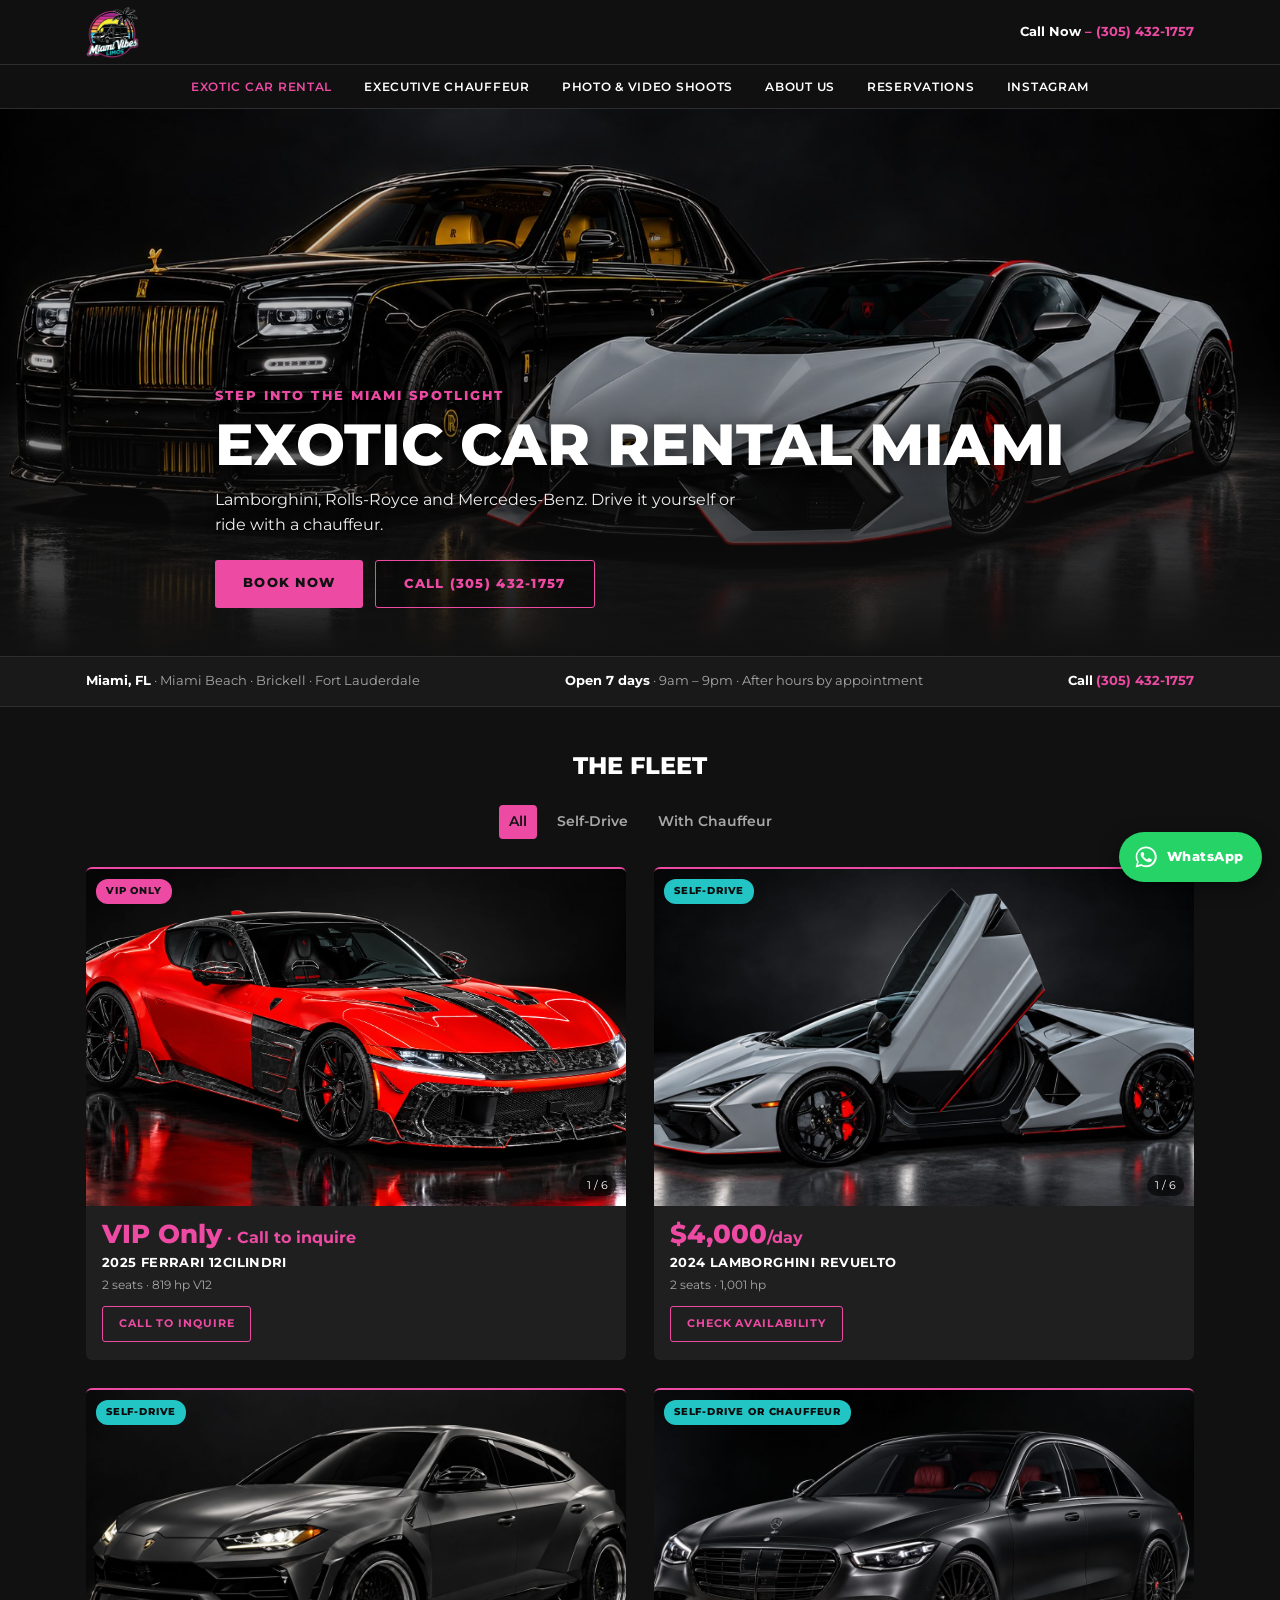
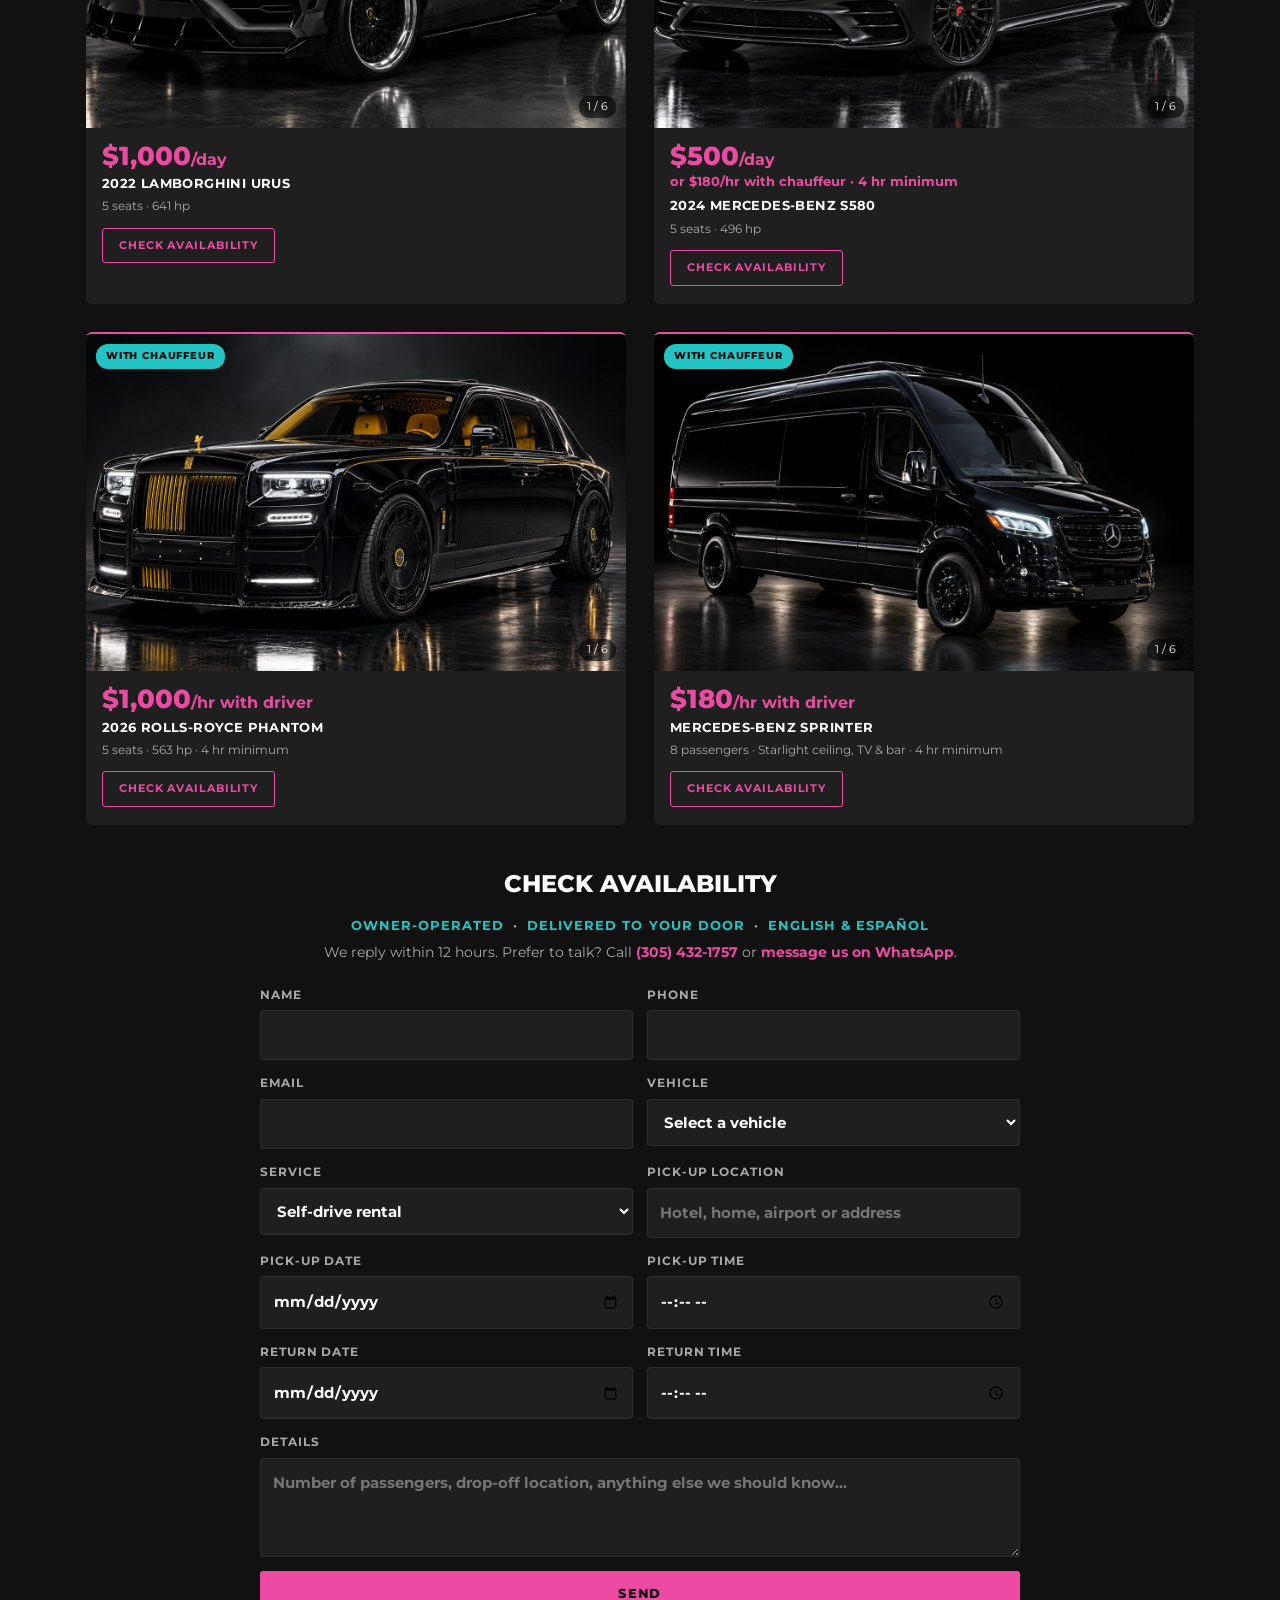
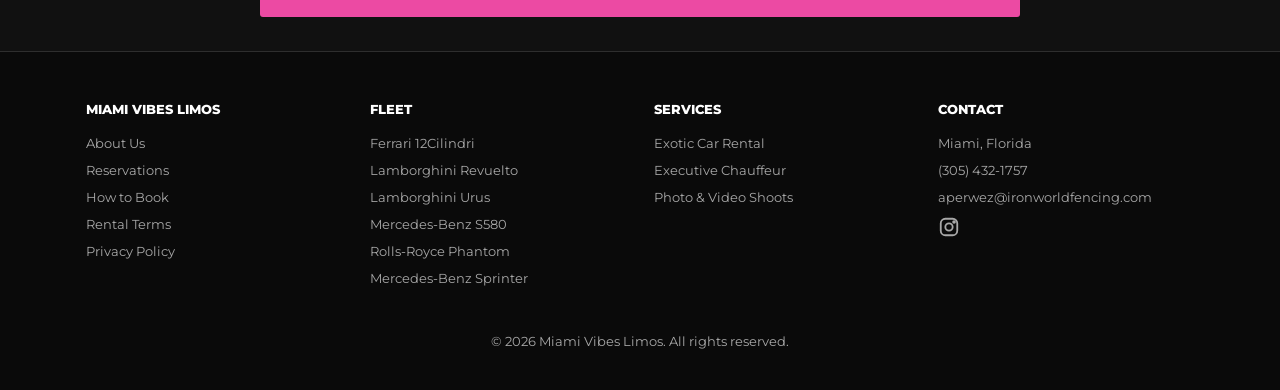
==== commit 27aebaf6: "Add 2025 Ferrari 12Cilindri (VIP only: no price, Call to Inquire) Co-Authored-By: Claude Opus 5.5 <n" ====
--- a/index.html
+++ b/index.html
@@ -8,7 +8,7 @@
 <meta property="og:title" content="Exotic Car Rental Miami | Miami Vibes Limos">
 <meta property="og:description" content="Exotic car rentals in Miami: Lamborghini Revuelto, 2022 Lamborghini Urus, 2026 Rolls-Royce Phantom, 2024 Mercedes-Benz S580 and a luxury Mercedes-Benz Sprinter.">
 <meta property="og:type" content="website">
-<meta property="og:image" content="https://miamivibeslimos.vercel.app/images/og-image.png">
+<meta property="og:image" content="https://miamivibeslimos.com/images/og-image.png">
 <meta property="og:image:width" content="1200">
 <meta property="og:image:height" content="630">
 <meta name="twitter:card" content="summary_large_image">
@@ -78,7 +78,22 @@
       <button class="chip" data-filter="chauffeur">With Chauffeur</button>
     </div>
     <div class="car-grid" id="carGrid" data-view="all"><!-- build:fleet -->
-      <article class="car" data-tags="self-drive" data-i="0" data-images='["images/Revuelto/revuelto-1.jpg","images/Revuelto/revuelto-2.jpg","images/Revuelto/revuelto-3.jpg","images/Revuelto/revuelto-4.jpg","images/Revuelto/revuelto-5.jpg","images/Revuelto/revuelto-6.jpg"]'>
+      <article class="car" data-tags="self-drive" data-i="0" data-images='["images/Ferrari/ferrari-12cilindri-1.webp","images/Ferrari/ferrari-12cilindri-2.webp","images/Ferrari/ferrari-12cilindri-3.webp","images/Ferrari/ferrari-12cilindri-4.webp","images/Ferrari/ferrari-12cilindri-5.webp","images/Ferrari/ferrari-12cilindri-6.webp"]'>
+        <div class="car-media">
+          <img src="images/Ferrari/ferrari-12cilindri-1.webp" alt="2025 Ferrari 12Cilindri" loading="lazy">
+          <button class="nav prev" aria-label="Previous photo">‹</button>
+          <button class="nav next" aria-label="Next photo">›</button>
+          <span class="count">1 / 6</span>
+          <span class="badge vip">VIP Only</span>
+        </div>
+        <div class="car-info">
+          <p class="price">VIP Only<span> · Call to inquire</span></p>
+          <h3>2025 Ferrari 12Cilindri</h3>
+          <p class="specs">2 seats · 819 hp V12</p>
+          <a href="tel:+13054321757" class="reserve">Call to Inquire</a>
+        </div>
+      </article>
+      <article class="car" data-tags="self-drive" data-i="1" data-images='["images/Revuelto/revuelto-1.jpg","images/Revuelto/revuelto-2.jpg","images/Revuelto/revuelto-3.jpg","images/Revuelto/revuelto-4.jpg","images/Revuelto/revuelto-5.jpg","images/Revuelto/revuelto-6.jpg"]'>
         <div class="car-media">
           <img src="images/Revuelto/revuelto-1.jpg" alt="2024 Lamborghini Revuelto" loading="lazy">
           <button class="nav prev" aria-label="Previous photo">‹</button>
@@ -93,7 +108,7 @@
           <a href="#quote" class="reserve" data-vehicle="2024 Lamborghini Revuelto">Check Availability</a>
         </div>
       </article>
-      <article class="car" data-tags="self-drive" data-i="1" data-images='["images/Urus/urus-1.jpg","images/Urus/urus-2.jpg","images/Urus/urus-3.jpg","images/Urus/urus-4.jpg","images/Urus/urus-5.jpg","images/Urus/urus-6.jpg"]'>
+      <article class="car" data-tags="self-drive" data-i="2" data-images='["images/Urus/urus-1.jpg","images/Urus/urus-2.jpg","images/Urus/urus-3.jpg","images/Urus/urus-4.jpg","images/Urus/urus-5.jpg","images/Urus/urus-6.jpg"]'>
         <div class="car-media">
           <img src="images/Urus/urus-1.jpg" alt="2022 Lamborghini Urus" loading="lazy">
           <button class="nav prev" aria-label="Previous photo">‹</button>
@@ -108,7 +123,7 @@
           <a href="#quote" class="reserve" data-vehicle="2022 Lamborghini Urus">Check Availability</a>
         </div>
       </article>
-      <article class="car" data-tags="self-drive chauffeur" data-i="2" data-images='["images/Mercedes%20S580/s580-1.jpg","images/Mercedes%20S580/s580-2.jpg","images/Mercedes%20S580/s580-3.jpg","images/Mercedes%20S580/s580-4.jpg","images/Mercedes%20S580/s580-5.jpg","images/Mercedes%20S580/s580-6.jpg"]'>
+      <article class="car" data-tags="self-drive chauffeur" data-i="3" data-images='["images/Mercedes%20S580/s580-1.jpg","images/Mercedes%20S580/s580-2.jpg","images/Mercedes%20S580/s580-3.jpg","images/Mercedes%20S580/s580-4.jpg","images/Mercedes%20S580/s580-5.jpg","images/Mercedes%20S580/s580-6.jpg"]'>
         <div class="car-media">
           <img src="images/Mercedes%20S580/s580-1.jpg" alt="2024 Mercedes-Benz S580" loading="lazy">
           <button class="nav prev" aria-label="Previous photo">‹</button>
@@ -125,7 +140,7 @@
           <a href="#quote" class="reserve" data-vehicle="2024 Mercedes-Benz S580">Check Availability</a>
         </div>
       </article>
-      <article class="car" data-tags="chauffeur" data-i="3" data-images='["images/Phantom/phantom-1.jpg","images/Phantom/phantom-2.jpg","images/Phantom/phantom-3.jpg","images/Phantom/phantom-4.jpg","images/Phantom/phantom-5.jpg","images/Phantom/phantom-6.jpg"]'>
+      <article class="car" data-tags="chauffeur" data-i="4" data-images='["images/Phantom/phantom-1.jpg","images/Phantom/phantom-2.jpg","images/Phantom/phantom-3.jpg","images/Phantom/phantom-4.jpg","images/Phantom/phantom-5.jpg","images/Phantom/phantom-6.jpg"]'>
         <div class="car-media">
           <img src="images/Phantom/phantom-1.jpg" alt="2026 Rolls-Royce Phantom" loading="lazy">
           <button class="nav prev" aria-label="Previous photo">‹</button>
@@ -140,7 +155,7 @@
           <a href="#quote" class="reserve" data-vehicle="2026 Rolls-Royce Phantom">Check Availability</a>
         </div>
       </article>
-      <article class="car" data-tags="chauffeur" data-i="4" data-images='["images/Sprinter%20Van/sprinter-1.jpg","images/Sprinter%20Van/sprinter-2.jpg","images/Sprinter%20Van/sprinter-3.jpg","images/Sprinter%20Van/sprinter-4.jpg","images/Sprinter%20Van/sprinter-5.jpg","images/Sprinter%20Van/sprinter-6.jpg"]'>
+      <article class="car" data-tags="chauffeur" data-i="5" data-images='["images/Sprinter%20Van/sprinter-1.jpg","images/Sprinter%20Van/sprinter-2.jpg","images/Sprinter%20Van/sprinter-3.jpg","images/Sprinter%20Van/sprinter-4.jpg","images/Sprinter%20Van/sprinter-5.jpg","images/Sprinter%20Van/sprinter-6.jpg"]'>
         <div class="car-media">
           <img src="images/Sprinter%20Van/sprinter-1.jpg" alt="Mercedes-Benz Sprinter" loading="lazy">
           <button class="nav prev" aria-label="Previous photo">‹</button>
@@ -174,6 +189,7 @@
       <label>Vehicle<select name="vehicle" id="vehicleSelect" required>
         <option value="">Select a vehicle</option>
         <option>Not sure yet</option>
+        <option>2025 Ferrari 12Cilindri</option>
         <option>2024 Lamborghini Revuelto</option>
         <option>2022 Lamborghini Urus</option>
         <option>2024 Mercedes-Benz S580</option>
@@ -213,6 +229,7 @@
     </div>
     <div>
       <h4>Fleet</h4>
+      <a href="index.html#self-drive">Ferrari 12Cilindri</a>
       <a href="index.html#self-drive">Lamborghini Revuelto</a>
       <a href="index.html#self-drive">Lamborghini Urus</a>
       <a href="index.html#self-drive">Mercedes-Benz S580</a>
--- a/styles.css
+++ b/styles.css
@@ -146,6 +146,7 @@
   font-size: .65rem; font-weight: 800; text-transform: uppercase; letter-spacing: .08em;
   background: var(--accent-2); color: #0b0b0b; padding: 4px 10px; border-radius: 12px;
 }
+.badge.vip { background: var(--accent); color: #111; }   /* VIP-only cars */
 .reserve {
   display: inline-block; margin-top: 12px;
   font-size: .7rem; font-weight: 700; text-transform: uppercase; letter-spacing: .08em;
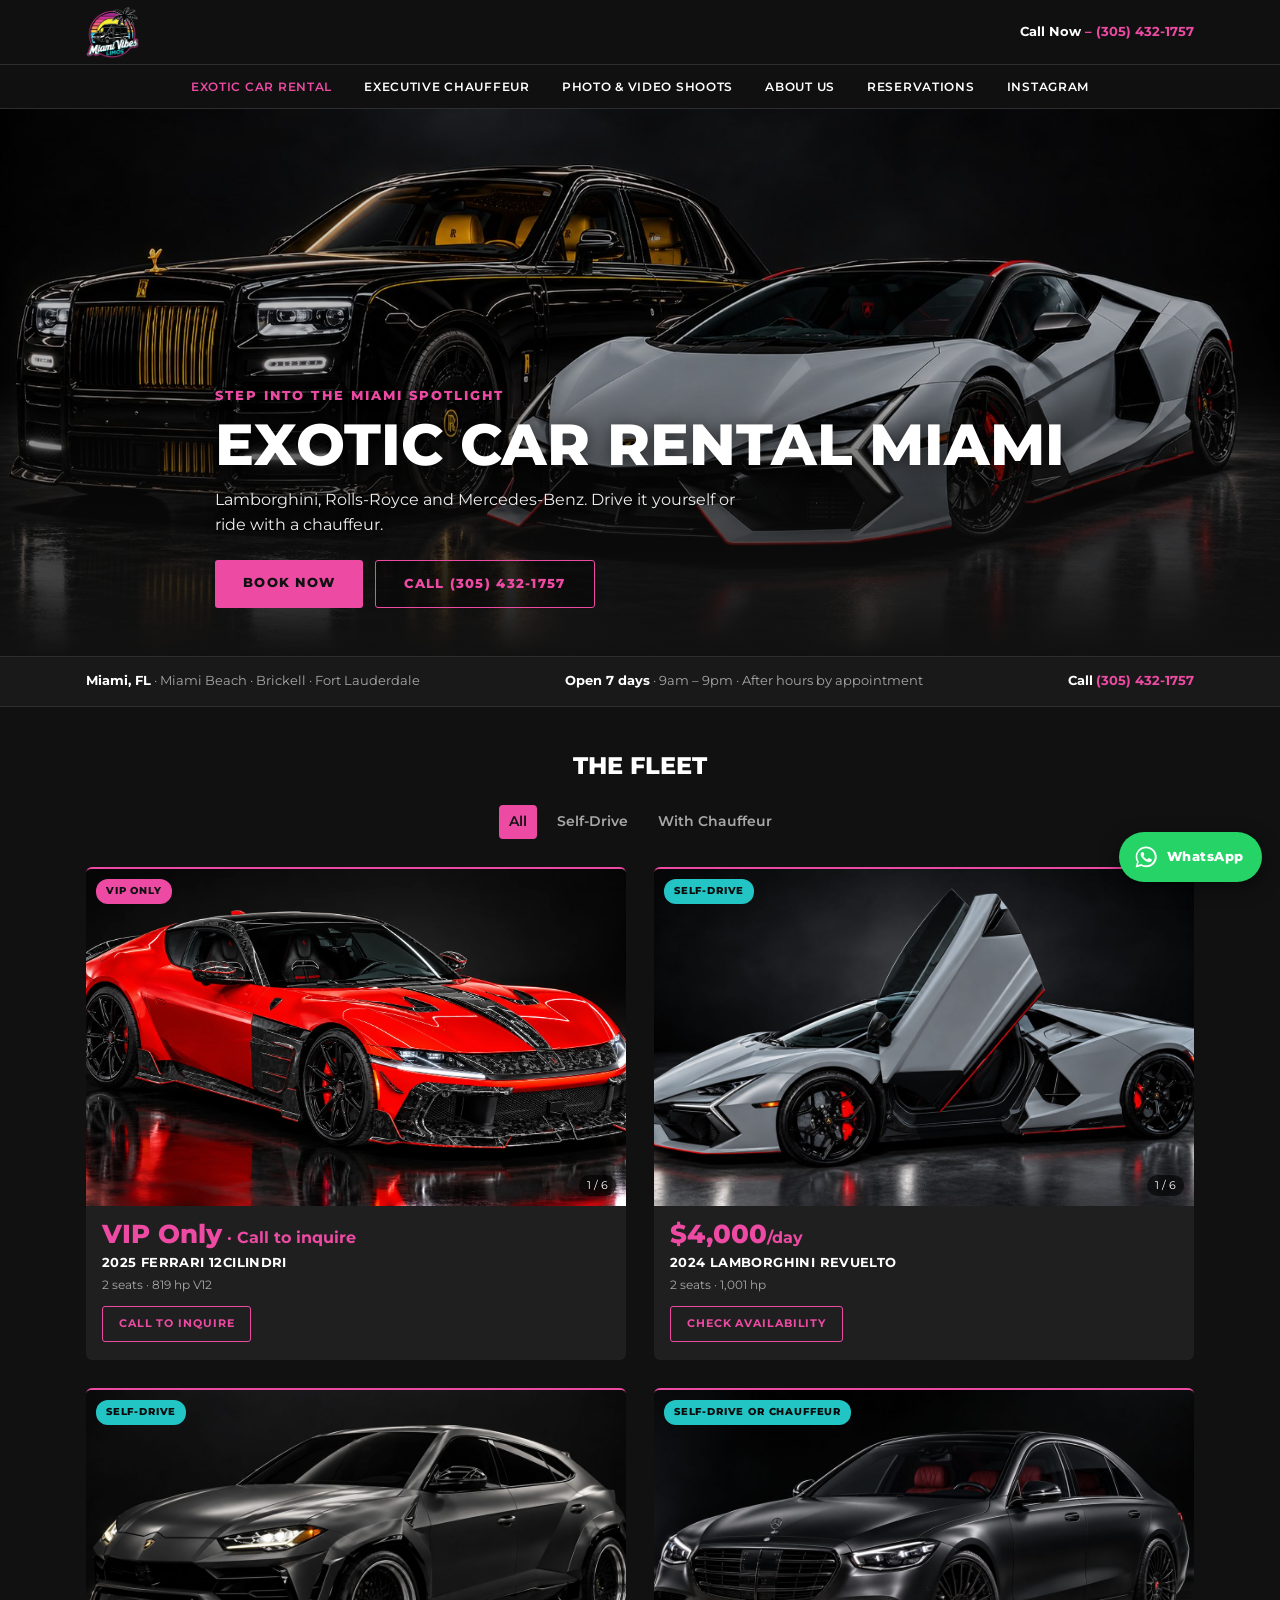
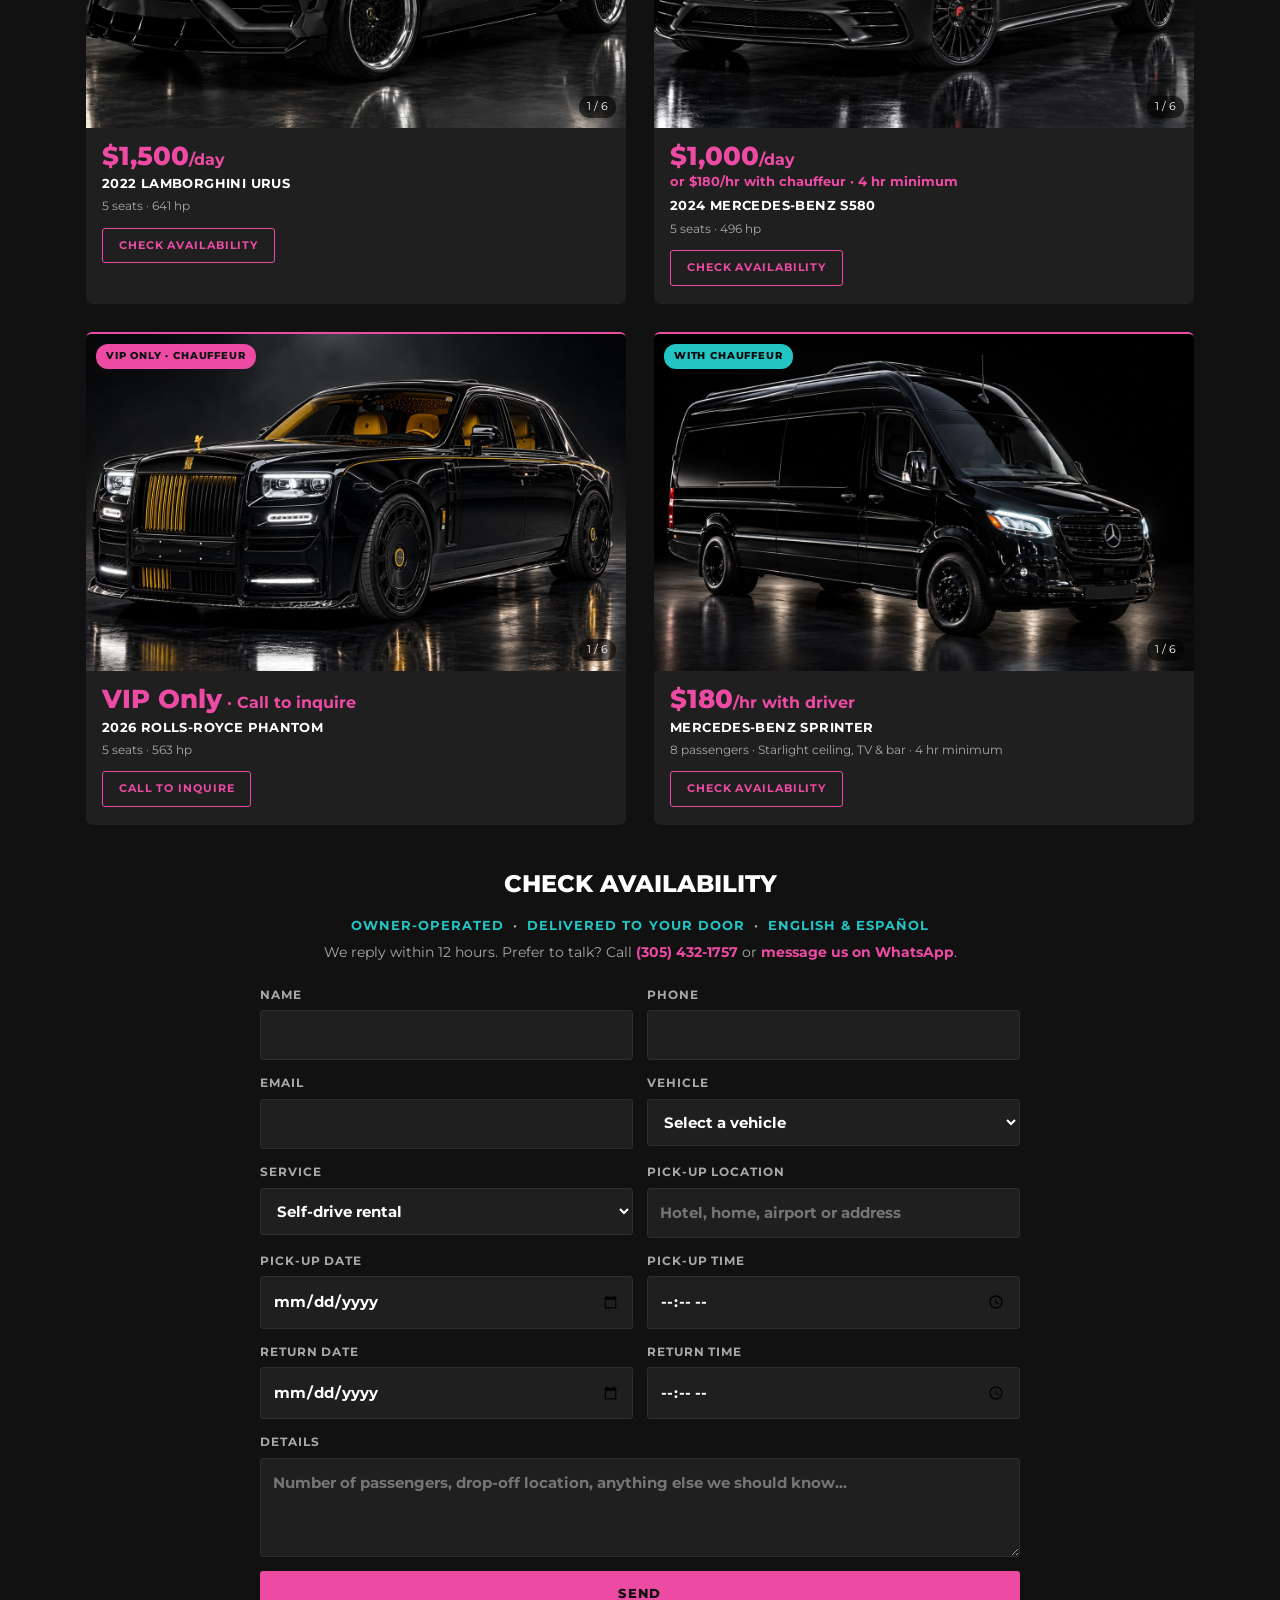
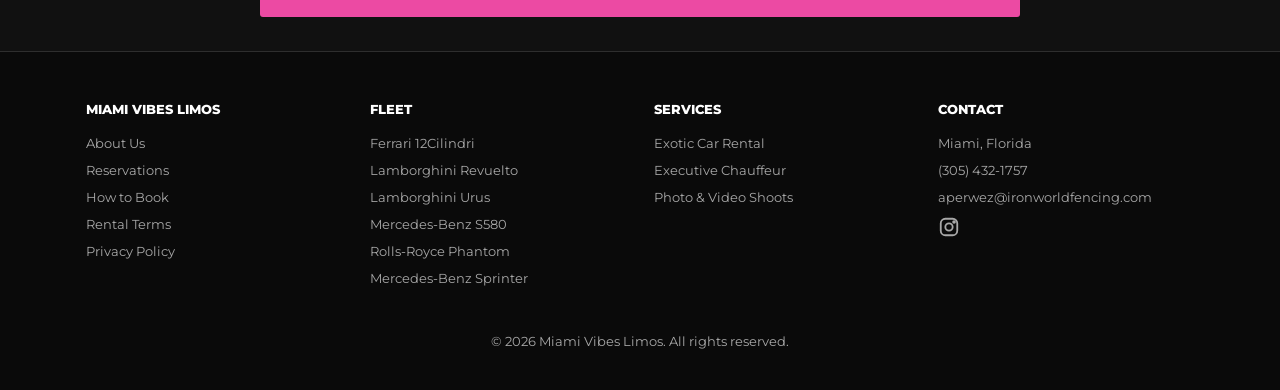
==== commit 1fbcc887: "Phantom now VIP-only chauffeur (call to inquire); Urus $1,500/day; S580 $1,000/day Co-Authored-By: C" ====
--- a/index.html
+++ b/index.html
@@ -117,7 +117,7 @@
           <span class="badge">Self-Drive</span>
         </div>
         <div class="car-info">
-          <p class="price">$1,000<span>/day</span></p>
+          <p class="price">$1,500<span>/day</span></p>
           <h3>2022 Lamborghini Urus</h3>
           <p class="specs">5 seats · 641 hp</p>
           <a href="#quote" class="reserve" data-vehicle="2022 Lamborghini Urus">Check Availability</a>
@@ -132,7 +132,7 @@
           <span class="badge">Self-Drive or Chauffeur</span>
         </div>
         <div class="car-info">
-          <p class="price pv-self">$500<span>/day</span></p>
+          <p class="price pv-self">$1,000<span>/day</span></p>
           <p class="alt-price pv-alt">or $180/hr with chauffeur · 4 hr minimum</p>
           <p class="price pv-chauf">$180<span>/hr with driver</span></p>
           <h3>2024 Mercedes-Benz S580</h3>
@@ -146,13 +146,13 @@
           <button class="nav prev" aria-label="Previous photo">‹</button>
           <button class="nav next" aria-label="Next photo">›</button>
           <span class="count">1 / 6</span>
-          <span class="badge">With Chauffeur</span>
-        </div>
-        <div class="car-info">
-          <p class="price">$1,000<span>/hr with driver</span></p>
+          <span class="badge vip">VIP Only · Chauffeur</span>
+        </div>
+        <div class="car-info">
+          <p class="price">VIP Only<span> · Call to inquire</span></p>
           <h3>2026 Rolls-Royce Phantom</h3>
-          <p class="specs">5 seats · 563 hp · 4 hr minimum</p>
-          <a href="#quote" class="reserve" data-vehicle="2026 Rolls-Royce Phantom">Check Availability</a>
+          <p class="specs">5 seats · 563 hp</p>
+          <a href="tel:+13054321757" class="reserve">Call to Inquire</a>
         </div>
       </article>
       <article class="car" data-tags="chauffeur" data-i="5" data-images='["images/Sprinter%20Van/sprinter-1.jpg","images/Sprinter%20Van/sprinter-2.jpg","images/Sprinter%20Van/sprinter-3.jpg","images/Sprinter%20Van/sprinter-4.jpg","images/Sprinter%20Van/sprinter-5.jpg","images/Sprinter%20Van/sprinter-6.jpg"]'>
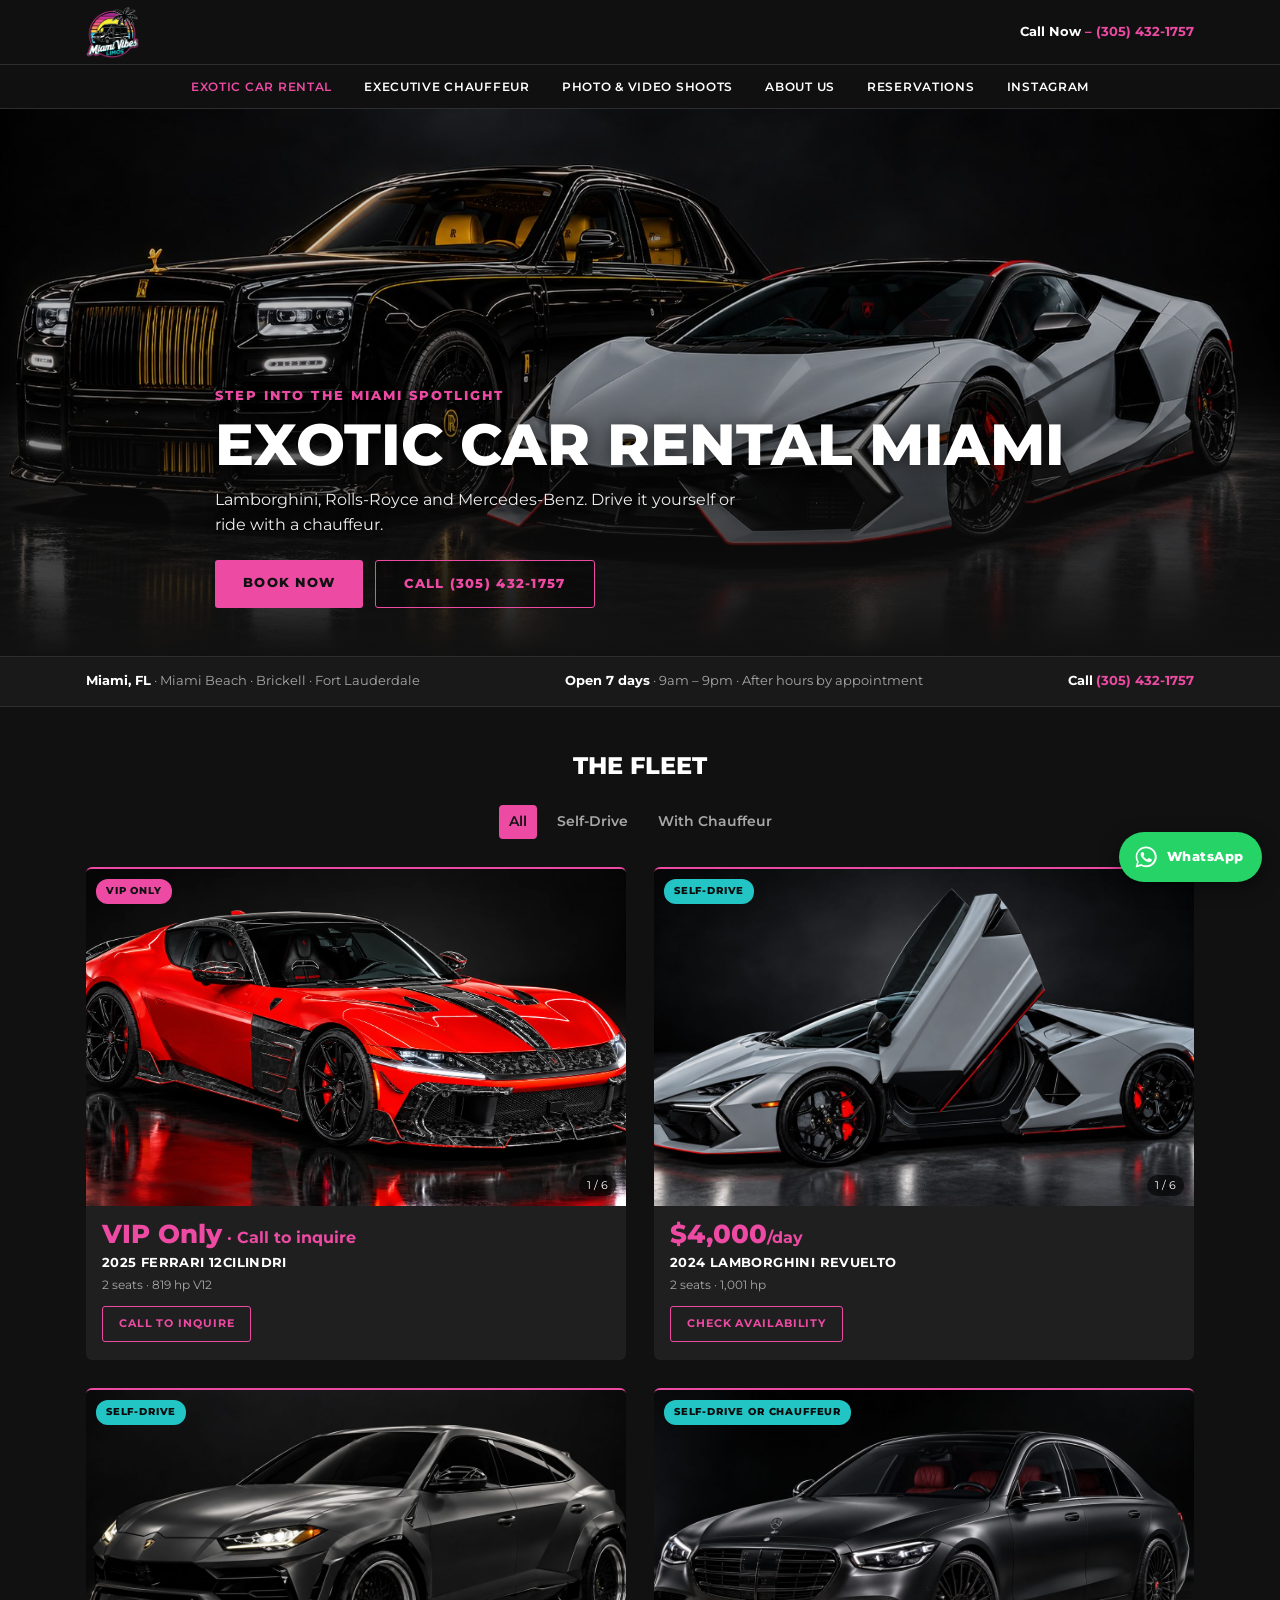
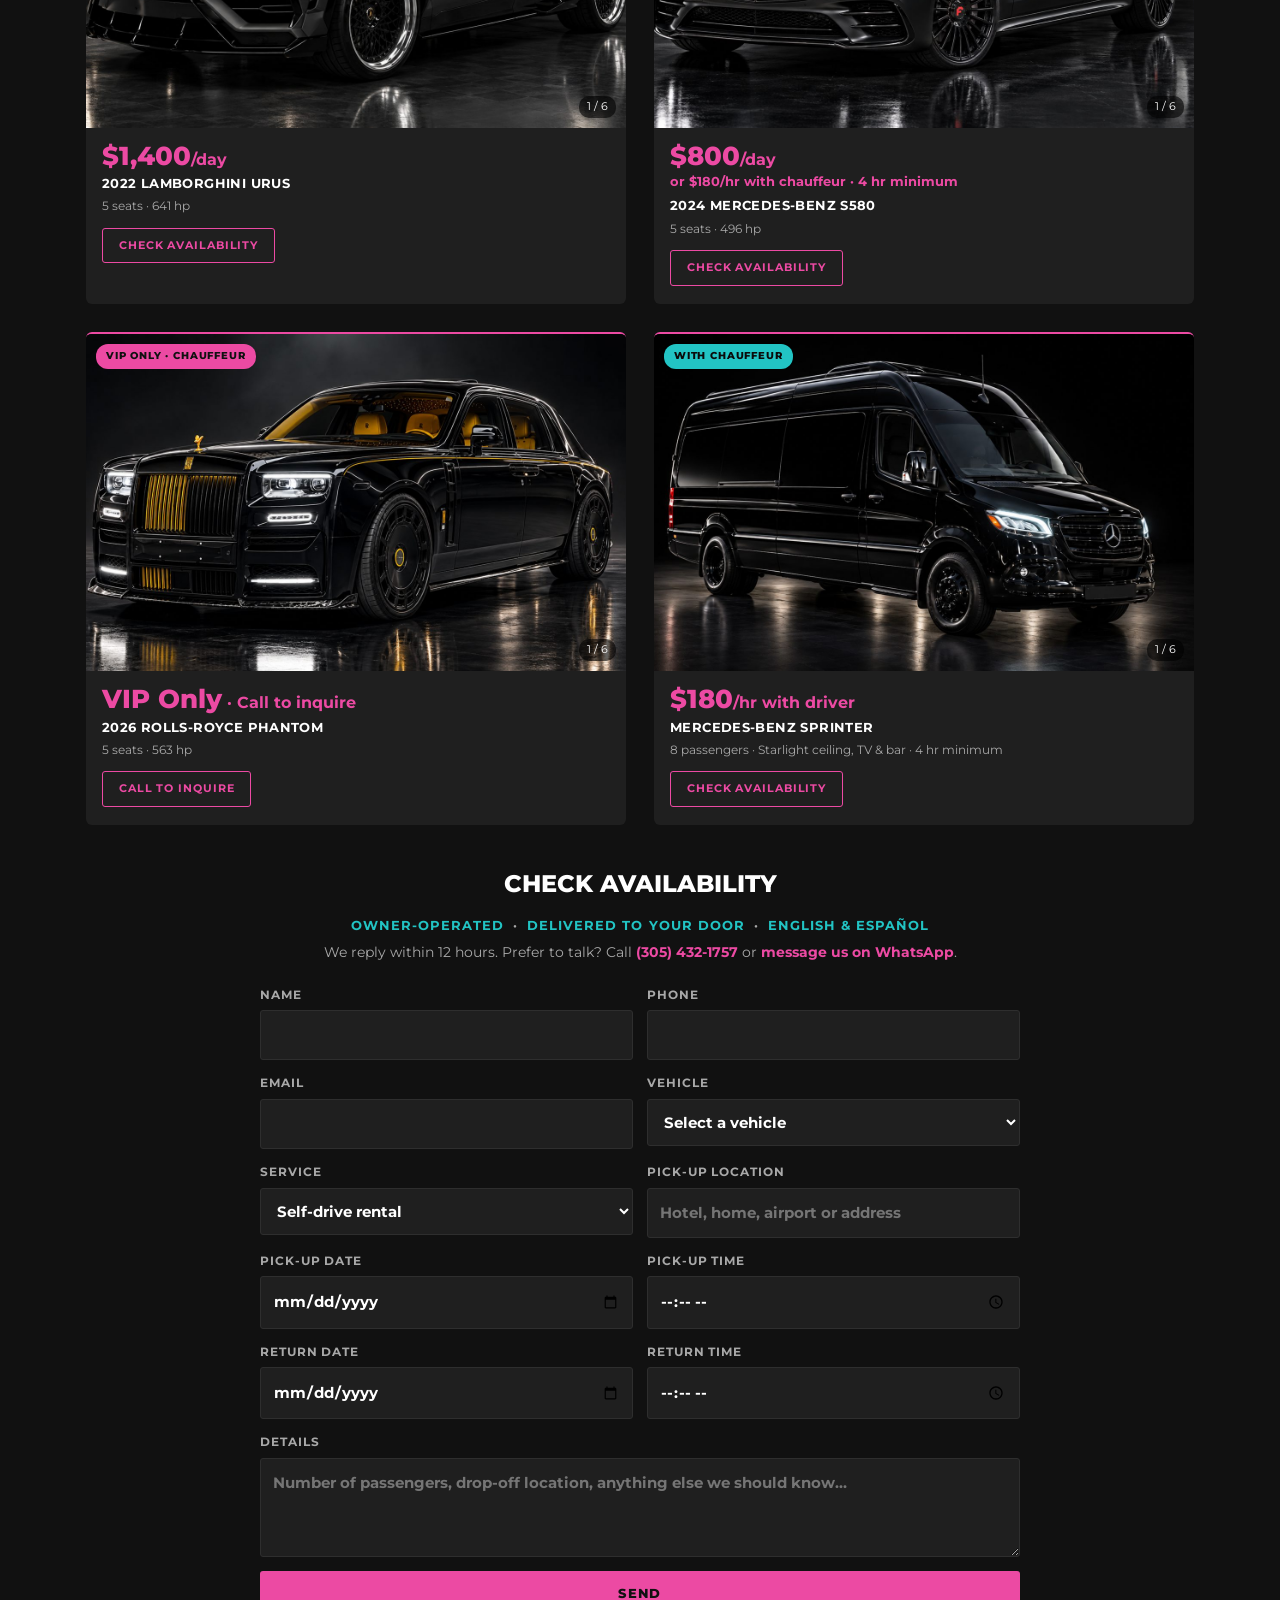
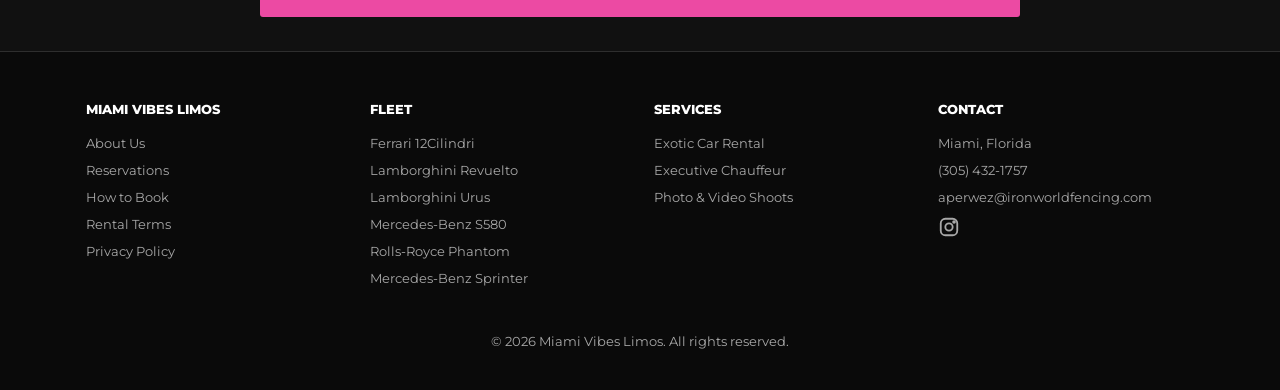
==== commit dc8aa065: "Urus $1,400/day; S580 $800/day Co-Authored-By: Claude Opus 5.5 <noreply@anthropic.com>" ====
--- a/index.html
+++ b/index.html
@@ -117,7 +117,7 @@
           <span class="badge">Self-Drive</span>
         </div>
         <div class="car-info">
-          <p class="price">$1,500<span>/day</span></p>
+          <p class="price">$1,400<span>/day</span></p>
           <h3>2022 Lamborghini Urus</h3>
           <p class="specs">5 seats · 641 hp</p>
           <a href="#quote" class="reserve" data-vehicle="2022 Lamborghini Urus">Check Availability</a>
@@ -132,7 +132,7 @@
           <span class="badge">Self-Drive or Chauffeur</span>
         </div>
         <div class="car-info">
-          <p class="price pv-self">$1,000<span>/day</span></p>
+          <p class="price pv-self">$800<span>/day</span></p>
           <p class="alt-price pv-alt">or $180/hr with chauffeur · 4 hr minimum</p>
           <p class="price pv-chauf">$180<span>/hr with driver</span></p>
           <h3>2024 Mercedes-Benz S580</h3>
